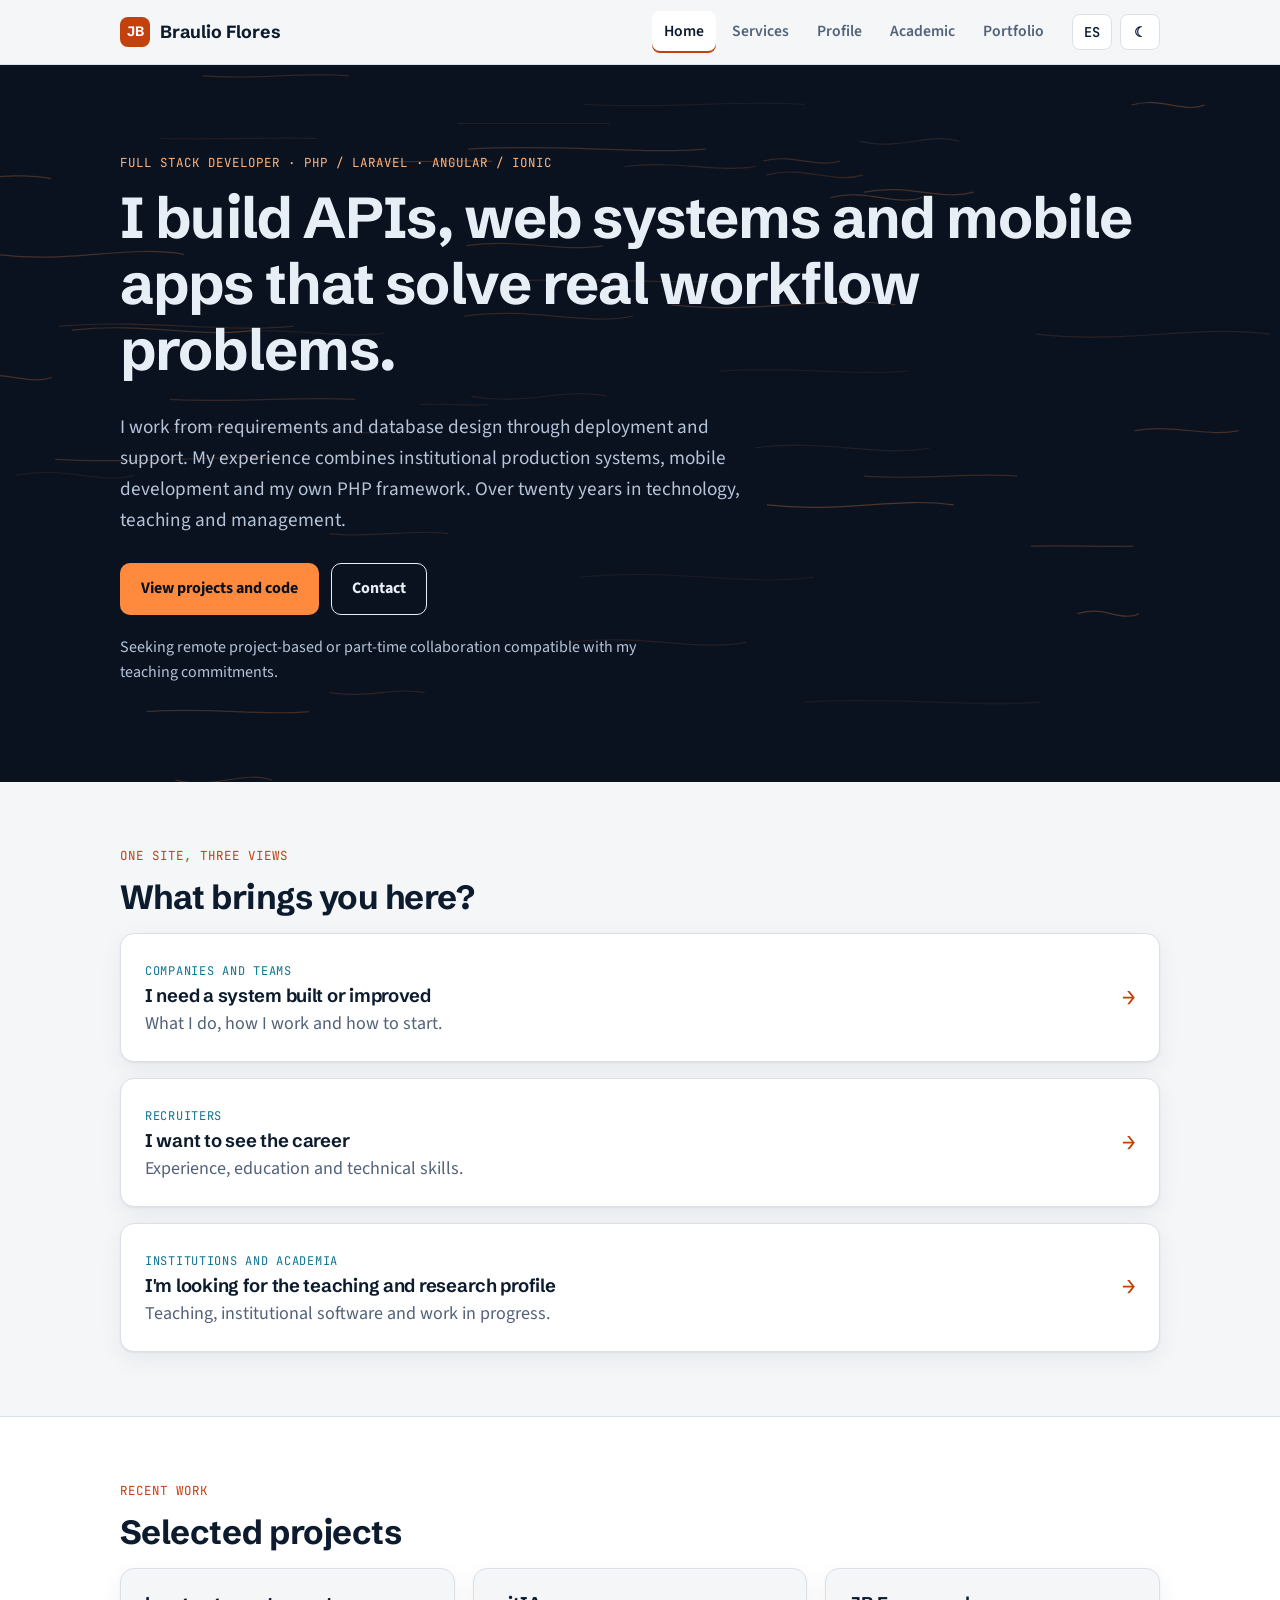
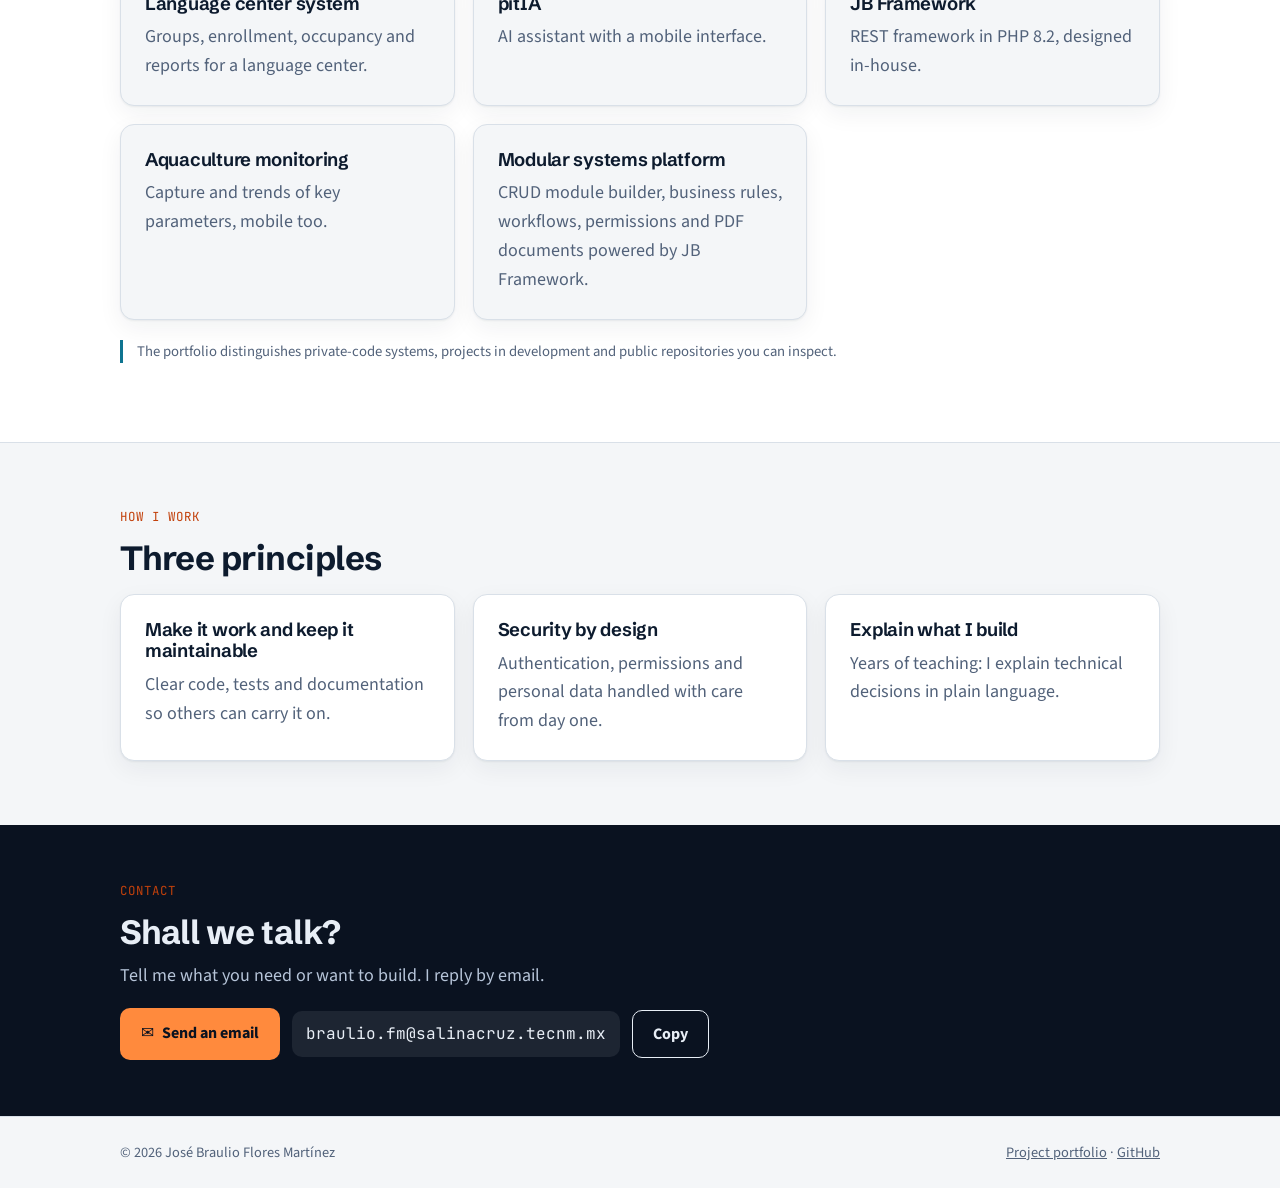
==== index.html @ 0723c91d "Destacar plataforma modular y constructor CRUD en portada" ====
<!doctype html>
<html lang="es" data-lang="es" data-t-es="José Braulio Flores Martínez — Desarrollador de software y docente" data-t-en="José Braulio Flores Martínez — Software developer and educator">
<head>
<meta charset="utf-8">
<meta name="viewport" content="width=device-width,initial-scale=1">
<title>José Braulio Flores Martínez — Desarrollador de software y docente</title>
<meta name="description" content="Desarrollo de APIs, sistemas web y apps móviles; docente en el TecNM Salina Cruz.">
<meta property="og:title" content="José Braulio Flores Martínez — Desarrollador de software y docente">
<meta property="og:description" content="Desarrollo de APIs, sistemas web y apps móviles; docente en el TecNM Salina Cruz.">
<meta property="og:type" content="website">
<meta name="theme-color" content="#0a1220">
<link rel="icon" href="favicon.svg" type="image/svg+xml">
<link rel="preconnect" href="https://fonts.googleapis.com">
<link rel="preconnect" href="https://fonts.gstatic.com" crossorigin>
<link href="https://fonts.googleapis.com/css2?family=JetBrains+Mono:wght@400;600&family=Schibsted+Grotesk:wght@500;650;700&family=Source+Sans+3:wght@400;600;700&display=swap" rel="stylesheet">
<link rel="stylesheet" href="styles.css">
<script type="application/ld+json">{"@context":"https://schema.org","@type":"Person","name":"José Braulio Flores Martínez","email":"braulio.fm@salinacruz.tecnm.mx","jobTitle":"Desarrollador de software y docente","worksFor":{"@type":"CollegeOrUniversity","name":"Instituto Tecnológico de Salina Cruz (TecNM)"},"sameAs":["https://github.com/jbflores24","https://jbflores24.github.io/portafolio/"]}</script>
</head>
<body>
<a class="skip" href="#main"><span class="es">Saltar al contenido</span><span class="en">Skip to content</span></a>
<header class="top"><div class="wrap bar">
<a class="brand" href="index.html"><i>JB</i>Braulio Flores</a>
<nav class="main" id="nav" aria-label="Principal"><a href="index.html" aria-current="page"><span class="es">Inicio</span><span class="en">Home</span></a><a href="servicios.html"><span class="es">Servicios</span><span class="en">Services</span></a><a href="perfil.html"><span class="es">Perfil</span><span class="en">Profile</span></a><a href="academico.html"><span class="es">Académico</span><span class="en">Academic</span></a><a href="portafolio/"><span class="es">Portafolio</span><span class="en">Portfolio</span></a></nav>
<div class="tools">
<button class="tbtn" id="langbtn" aria-label="Español / English">EN</button>
<button class="tbtn" id="themebtn" aria-label="Tema claro / oscuro">☾</button>
<button class="tbtn burger" id="burger" aria-label="Menú" aria-expanded="false" aria-controls="nav">☰</button>
</div></div></header>
<div id="app" data-page="home">
<main id="main">
<section class="hero"><canvas id="wind" aria-hidden="true"></canvas><div class="wrap">
<span class="eyebrow"><span class="es">Desarrollador Full Stack · PHP / Laravel · Angular / Ionic</span><span class="en">Full Stack Developer · PHP / Laravel · Angular / Ionic</span></span><h1><span class="es">Desarrollo APIs, sistemas web y aplicaciones móviles que resuelven procesos reales.</span><span class="en">I build APIs, web systems and mobile apps that solve real workflow problems.</span></h1><p class="lead"><span class="es">Trabajo desde el análisis y la base de datos hasta el despliegue y el soporte. Mi experiencia combina sistemas institucionales en producción, desarrollo móvil y un framework PHP propio. Más de veinte años en tecnología, docencia y gestión.</span><span class="en">I work from requirements and database design through deployment and support. My experience combines institutional production systems, mobile development and my own PHP framework. Over twenty years in technology, teaching and management.</span></p><div class="cta"><a class="btn pri" href="portafolio/"><span class="es">Ver proyectos y código</span><span class="en">View projects and code</span></a><a class="btn sec" href="#contacto"><span class="es">Contacto</span><span class="en">Contact</span></a></div><p class="availability"><span class="es">Busco colaboración remota por proyecto o a tiempo parcial, compatible con mi actividad docente.</span><span class="en">Seeking remote project-based or part-time collaboration compatible with my teaching commitments.</span></p></div></section>

<section id="caminos"><div class="wrap">
<span class="eyebrow"><span class="es">Un sitio, tres miradas</span><span class="en">One site, three views</span></span>
<h2><span class="es">¿Qué te trae por aquí?</span><span class="en">What brings you here?</span></h2>
<div class="paths">
<a class="path" href="servicios.html"><div><span class="tag"><span class="es">Empresas y equipos</span><span class="en">Companies and teams</span></span><h3><span class="es">Necesito desarrollar o mejorar un sistema</span><span class="en">I need a system built or improved</span></h3><p><span class="es">Qué hago, cómo trabajo y cómo empezar.</span><span class="en">What I do, how I work and how to start.</span></p></div><span class="go">→</span></a>
<a class="path" href="perfil.html"><div><span class="tag"><span class="es">Reclutadores</span><span class="en">Recruiters</span></span><h3><span class="es">Quiero conocer su trayectoria</span><span class="en">I want to see the career</span></h3><p><span class="es">Experiencia, formación y habilidades técnicas.</span><span class="en">Experience, education and technical skills.</span></p></div><span class="go">→</span></a>
<a class="path" href="academico.html"><div><span class="tag"><span class="es">Instituciones y academia</span><span class="en">Institutions and academia</span></span><h3><span class="es">Busco su perfil docente y de investigación</span><span class="en">I'm looking for the teaching and research profile</span></h3><p><span class="es">Docencia, software institucional y trabajo en preparación.</span><span class="en">Teaching, institutional software and work in progress.</span></p></div><span class="go">→</span></a>
</div></div></section>

<section class="alt"><div class="wrap">
<span class="eyebrow"><span class="es">Trabajo reciente</span><span class="en">Recent work</span></span>
<h2><span class="es">Proyectos seleccionados</span><span class="en">Selected projects</span></h2>
<div class="grid">

<a class="card" href="https://jbflores24.github.io/portafolio/#lenguas"><h3><span class="es">Sistema de lenguas</span><span class="en">Language center system</span></h3><p><span class="es">Grupos, inscripciones, ocupación y reportes para un centro de idiomas.</span><span class="en">Groups, enrollment, occupancy and reports for a language center.</span></p></a>
<a class="card" href="https://jbflores24.github.io/portafolio/#pitia"><h3>pitIA</h3><p><span class="es">Asistente con IA con interfaz móvil.</span><span class="en">AI assistant with a mobile interface.</span></p></a>
<a class="card" href="https://jbflores24.github.io/portafolio/#jb-framework"><h3>JB Framework</h3><p><span class="es">Framework REST en PHP 8.2, de diseño propio.</span><span class="en">REST framework in PHP 8.2, designed in-house.</span></p></a>
<a class="card" href="https://jbflores24.github.io/portafolio/#acuicola"><h3><span class="es">Monitoreo acuícola</span><span class="en">Aquaculture monitoring</span></h3><p><span class="es">Captura y tendencias de parámetros, también en el celular.</span><span class="en">Capture and trends of key parameters, mobile too.</span></p></a>
<a class="card" href="portafolio/#plantilla"><h3><span class="es">Plataforma modular de sistemas</span><span class="en">Modular systems platform</span></h3><p><span class="es">Constructor de módulos CRUD, reglas de negocio, flujos de estados, permisos y documentos PDF sobre JB Framework.</span><span class="en">CRUD module builder, business rules, workflows, permissions and PDF documents powered by JB Framework.</span></p></a>
</div>
<p class="note"><span class="es">El portafolio distingue sistemas con código privado, proyectos en desarrollo y repositorios públicos que puedes revisar.</span><span class="en">The portfolio distinguishes private-code systems, projects in development and public repositories you can inspect.</span></p>
</div></section>

<section><div class="wrap">
<span class="eyebrow"><span class="es">Cómo trabajo</span><span class="en">How I work</span></span>
<h2><span class="es">Tres principios</span><span class="en">Three principles</span></h2>
<div class="grid">
<div class="card"><h3><span class="es">Que funcione y se pueda mantener</span><span class="en">Make it work and keep it maintainable</span></h3><p><span class="es">Código claro, pruebas y documentación para que otros puedan continuarlo.</span><span class="en">Clear code, tests and documentation so others can carry it on.</span></p></div>
<div class="card"><h3><span class="es">Seguridad desde el diseño</span><span class="en">Security by design</span></h3><p><span class="es">Autenticación, permisos y datos personales tratados con cuidado desde el inicio.</span><span class="en">Authentication, permissions and personal data handled with care from day one.</span></p></div>
<div class="card"><h3><span class="es">Explicar lo que construyo</span><span class="en">Explain what I build</span></h3><p><span class="es">Años de docencia: comunico decisiones técnicas en lenguaje que todos entienden.</span><span class="en">Years of teaching: I explain technical decisions in plain language.</span></p></div>
</div></div></section>
</main>
<section class="contact" id="contacto"><div class="wrap">
<span class="eyebrow"><span class="es">Contacto</span><span class="en">Contact</span></span>
<h2><span class="es">¿Hablamos?</span><span class="en">Shall we talk?</span></h2>
<p><span class="es">Cuéntame qué necesitas o qué quieres construir. Respondo por correo.</span><span class="en">Tell me what you need or want to build. I reply by email.</span></p>
<div class="mailrow">
<a class="btn pri" href="mailto:braulio.fm@salinacruz.tecnm.mx">✉ <span class="es">Escribir un correo</span><span class="en">Send an email</span></a>
<code>braulio.fm@salinacruz.tecnm.mx</code>
<button class="btn sec" id="copymail" data-mail="braulio.fm@salinacruz.tecnm.mx"><span class="es">Copiar</span><span class="en">Copy</span></button>
</div></div></section>
</div>
<footer class="foot"><div class="wrap">
<span>© 2026 José Braulio Flores Martínez</span>
<span><a href="https://jbflores24.github.io/portafolio/" rel="noopener"><span class="es">Portafolio de proyectos</span><span class="en">Project portfolio</span></a> · <a href="https://github.com/jbflores24" rel="noopener">GitHub</a></span>
</div></footer>
<script src="main.js"></script>
</body></html>
---- styles.css ----
:root{
  --bg:#f4f6f8;--surface:#fff;--ink:#0d1b2e;--muted:#52627a;--line:#d9e0e8;
  --accent:#c2410c;--on-accent:#fff;--ochre:#0e7490;--navy:#0a1220;--navy-2:#13213a;
  --shadow:0 1px 2px rgba(13,27,46,.06),0 8px 24px rgba(13,27,46,.06);
  --r:14px;--maxw:1080px;
  --display:'Schibsted Grotesk',system-ui,sans-serif;--body:'Source Sans 3',system-ui,sans-serif;--mono:'JetBrains Mono',ui-monospace,monospace;
}
@media (prefers-color-scheme:dark){:root:not([data-theme="light"]){
  --bg:#0a1220;--surface:#111c30;--ink:#e8eef6;--muted:#9fb0c6;--line:#22324d;
  --accent:#ff8a3d;--on-accent:#0a1220;--ochre:#5cc4d9;--navy:#060c17;--navy-2:#0f1b30;
  --shadow:0 1px 2px rgba(0,0,0,.3),0 8px 24px rgba(0,0,0,.25);}}
:root[data-theme="dark"]{
  --bg:#0a1220;--surface:#111c30;--ink:#e8eef6;--muted:#9fb0c6;--line:#22324d;
  --accent:#ff8a3d;--on-accent:#0a1220;--ochre:#5cc4d9;--navy:#060c17;--navy-2:#0f1b30;
  --shadow:0 1px 2px rgba(0,0,0,.3),0 8px 24px rgba(0,0,0,.25);}
*{box-sizing:border-box}
html{scroll-behavior:smooth}
body{margin:0;background:var(--bg);color:var(--ink);font-family:var(--body);font-size:18px;line-height:1.6;-webkit-font-smoothing:antialiased}
html[data-lang="es"] .en,html[data-lang="en"] .es{display:none!important}
a{color:var(--accent)}
img,svg{max-width:100%}
h1,h2,h3{font-family:var(--display);line-height:1.15;margin:0 0 .5em;letter-spacing:-.015em}
h1{font-size:clamp(2rem,5.5vw,3.6rem);font-weight:700}
h2{font-size:clamp(1.5rem,3.2vw,2.1rem);font-weight:700}
h3{font-size:1.15rem;font-weight:650}
p{margin:0 0 1em}
.wrap{max-width:var(--maxw);margin:0 auto;padding:0 20px}
section{padding:64px 0}
.eyebrow{font-family:var(--mono);font-size:.78rem;letter-spacing:.08em;text-transform:uppercase;color:var(--accent);margin-bottom:12px;display:block}
.lead{font-size:1.2rem;color:var(--muted);max-width:62ch}
.skip{position:absolute;left:-999px;top:8px;background:var(--accent);color:var(--on-accent);padding:8px 14px;border-radius:8px;z-index:100}
.skip:focus{left:8px}
:focus-visible{outline:3px solid var(--accent);outline-offset:3px;border-radius:4px}

/* header */
header.top{position:sticky;top:0;z-index:50;background:color-mix(in srgb,var(--bg) 88%,transparent);backdrop-filter:blur(12px);border-bottom:1px solid var(--line)}
.bar{display:flex;align-items:center;gap:16px;height:64px}
.brand{font-family:var(--display);font-weight:700;font-size:1.1rem;color:var(--ink);text-decoration:none;display:flex;align-items:center;gap:10px;margin-right:auto}
.brand i{width:30px;height:30px;border-radius:8px;background:var(--accent);color:var(--on-accent);display:grid;place-items:center;font-style:normal;font-size:.85rem}
nav.main{display:flex;gap:4px}
nav.main a{color:var(--muted);text-decoration:none;padding:8px 12px;border-radius:8px;font-size:.98rem;font-weight:600}
nav.main a:hover{color:var(--ink)}
nav.main a[aria-current="page"]{color:var(--ink);background:var(--surface);box-shadow:inset 0 -2px 0 var(--accent)}
.tools{display:flex;gap:8px}
.tbtn{font:600 .85rem var(--mono);border:1px solid var(--line);background:var(--surface);color:var(--ink);border-radius:8px;height:36px;min-width:40px;padding:0 10px;cursor:pointer}
.tbtn:hover{border-color:var(--accent)}
.burger{display:none}
@media(max-width:820px){
  .burger{display:inline-block}
  nav.main{position:absolute;left:0;right:0;top:64px;flex-direction:column;background:var(--bg);border-bottom:1px solid var(--line);padding:8px 20px 16px;display:none}
  nav.main.open{display:flex}
  nav.main a{padding:12px}
}

/* hero */
.hero{position:relative;background:var(--navy);color:#e8eef6;overflow:hidden;padding:88px 0 80px}
.hero canvas{position:absolute;inset:0;width:100%;height:100%;opacity:.9}
.hero .wrap{position:relative}
.hero .eyebrow{color:#ffb27a}
.hero p.lead{color:#b6c4d8}
.hero.small{padding:64px 0 56px}
.hero.small h1{font-size:clamp(1.8rem,4.5vw,2.8rem)}
.cta{display:flex;flex-wrap:wrap;gap:12px;margin-top:28px}
.btn{display:inline-flex;align-items:center;gap:8px;padding:12px 20px;border-radius:10px;font-weight:700;text-decoration:none;border:1.5px solid transparent;font-family:var(--body);font-size:1rem;cursor:pointer}
.btn.pri{background:var(--accent);color:var(--on-accent)}
.hero .btn.pri{background:#ff8a3d;color:#0a1220}
.btn.sec{border-color:currentColor;background:transparent;color:inherit}
.btn:hover{transform:translateY(-1px)}

/* paths */
.paths{display:grid;gap:16px}
.path{display:grid;grid-template-columns:minmax(0,1fr) auto;gap:16px;align-items:center;background:var(--surface);border:1px solid var(--line);border-radius:var(--r);padding:22px 24px;text-decoration:none;color:var(--ink);box-shadow:var(--shadow)}
.path:hover{border-color:var(--accent)}
.path h3{margin:0 0 4px}
.path p{margin:0;color:var(--muted)}
.path .go{font-family:var(--mono);font-size:1.4rem;color:var(--accent)}
.path .tag{font-family:var(--mono);font-size:.75rem;color:var(--ochre);text-transform:uppercase;letter-spacing:.06em}

/* cards */
.grid{display:grid;gap:18px;grid-template-columns:repeat(auto-fit,minmax(min(100%,280px),1fr))}
.card{background:var(--surface);border:1px solid var(--line);border-radius:var(--r);padding:24px;box-shadow:var(--shadow)}
.card p{color:var(--muted);margin:0}
.card .n{font-family:var(--mono);color:var(--accent);font-size:.85rem}
a.card{text-decoration:none;color:var(--ink);display:block}
a.card:hover{border-color:var(--accent)}
.chips{display:flex;flex-wrap:wrap;gap:8px}
.chip{font-family:var(--mono);font-size:.82rem;padding:5px 11px;border:1px solid var(--line);border-radius:999px;background:var(--surface);color:var(--ink)}
.alt{background:var(--surface);border-block:1px solid var(--line)}
.alt .card{background:var(--bg)}

/* timeline */
.tl{list-style:none;margin:0;padding:0;border-left:2px solid var(--line)}
.tl li{position:relative;padding:0 0 28px 24px}
.tl li::before{content:"";position:absolute;left:-7px;top:8px;width:12px;height:12px;border-radius:50%;background:var(--accent)}
.tl .when{font-family:var(--mono);font-size:.82rem;color:var(--ochre)}
.tl h3{margin:2px 0 4px}
.tl p{color:var(--muted);margin:0}

.steps{counter-reset:s;display:grid;gap:14px;grid-template-columns:repeat(auto-fit,minmax(min(100%,230px),1fr))}
.steps .card::before{counter-increment:s;content:"0" counter(s);font-family:var(--mono);color:var(--accent);display:block;margin-bottom:8px}

.two{display:grid;gap:32px;grid-template-columns:minmax(0,1fr)}
@media(min-width:860px){.two{grid-template-columns:minmax(0,1fr) minmax(0,1fr)}}
ul.clean{margin:0;padding-left:1.1em;color:var(--muted)}
ul.clean li{margin-bottom:.5em}
ul.clean strong{color:var(--ink)}

/* contact band */
.contact{background:var(--navy);color:#e8eef6;padding:56px 0}
.contact h2{margin-bottom:.3em}
.contact p{color:#b6c4d8}
.mailrow{display:flex;flex-wrap:wrap;gap:12px;align-items:center;margin-top:18px}
.mailrow code{font-family:var(--mono);font-size:1rem;background:rgba(255,255,255,.08);padding:10px 14px;border-radius:10px;overflow-wrap:anywhere}
.contact .btn.pri{background:#ff8a3d;color:#0a1220}
footer.foot{padding:24px 0;color:var(--muted);font-size:.9rem;border-top:1px solid var(--line)}
footer.foot .wrap{display:flex;flex-wrap:wrap;gap:12px;justify-content:space-between}
footer.foot a{color:var(--muted)}
.note{font-size:.92rem;color:var(--muted);border-left:3px solid var(--ochre);padding-left:14px;margin-top:20px}
@media(prefers-reduced-motion:reduce){*{scroll-behavior:auto!important;transition:none!important}.btn:hover{transform:none}}

.availability{color:#b6c4d8;font-size:1rem;max-width:65ch;margin-top:20px}
.card .chips{margin-top:16px}
.hero .eyebrow{overflow-wrap:anywhere}
@media(min-width:821px) and (max-width:980px){nav.main a{padding:8px;font-size:.9rem}.bar{gap:10px}}
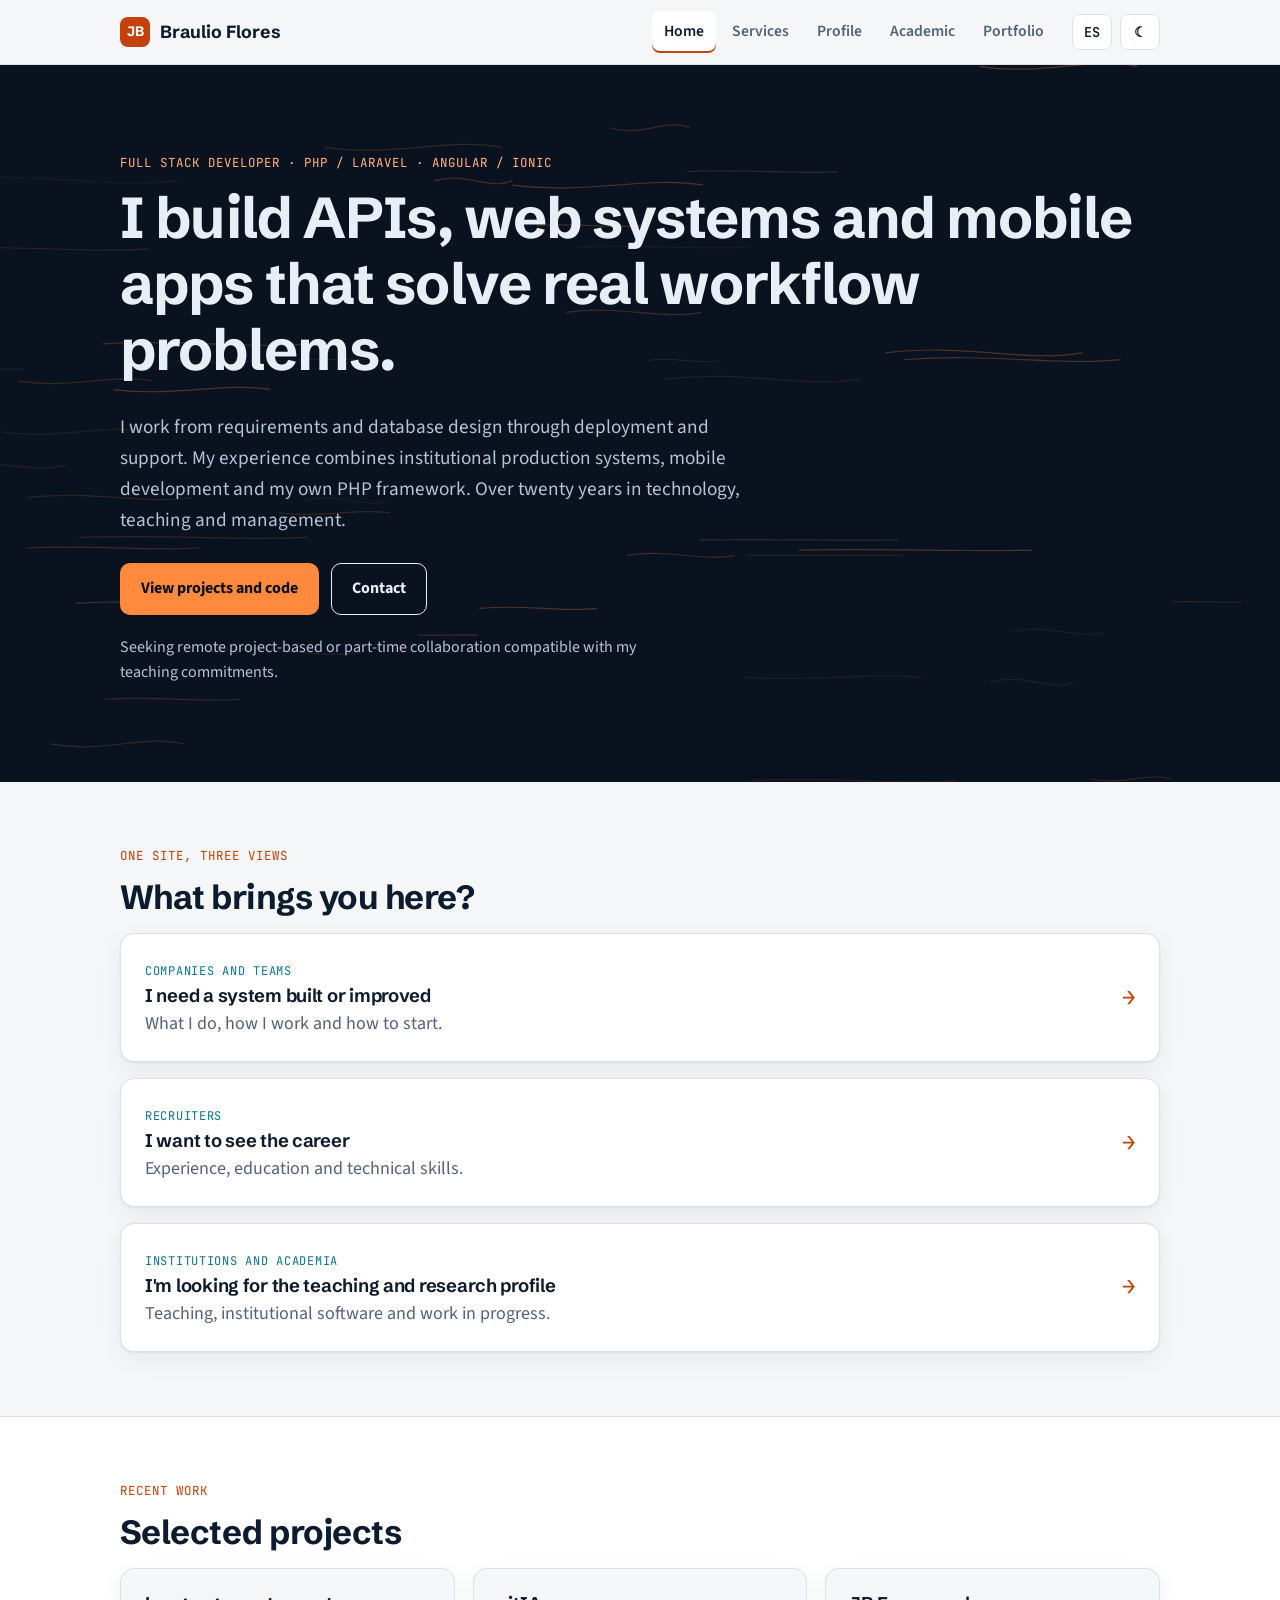
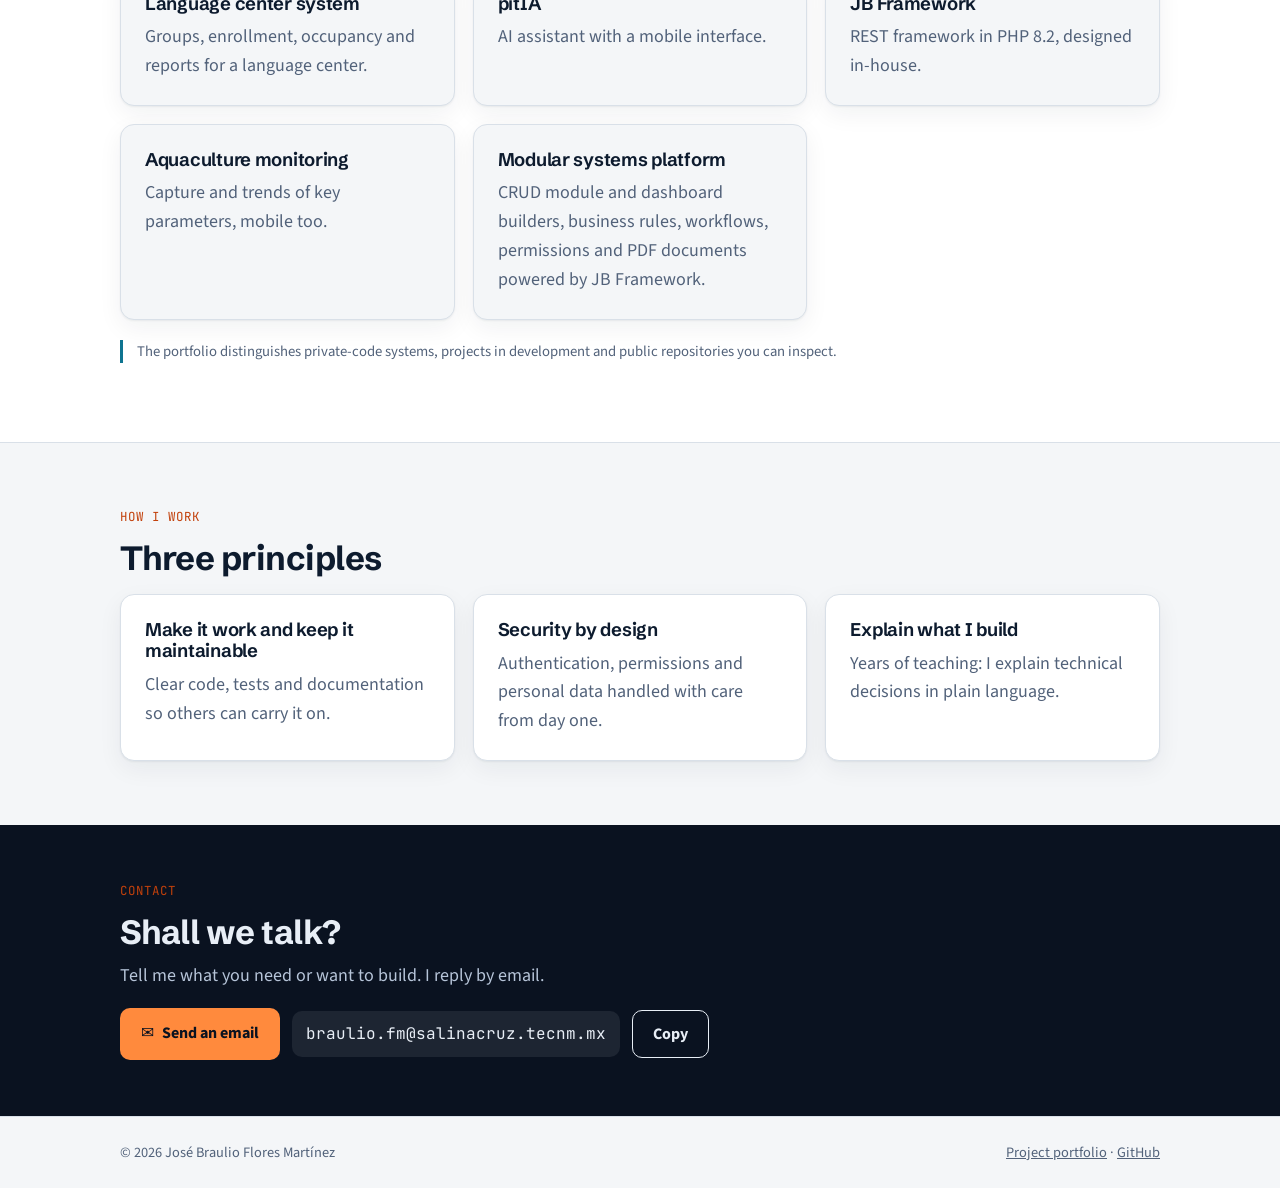
==== commit 6753646c: "Portafolio: constructor de tableros en la plataforma modular - Dos capturas nuevas (tablero de venta" ====
--- a/index.html
+++ b/index.html
@@ -49,7 +49,7 @@
 <a class="card" href="https://jbflores24.github.io/portafolio/#pitia"><h3>pitIA</h3><p><span class="es">Asistente con IA con interfaz móvil.</span><span class="en">AI assistant with a mobile interface.</span></p></a>
 <a class="card" href="https://jbflores24.github.io/portafolio/#jb-framework"><h3>JB Framework</h3><p><span class="es">Framework REST en PHP 8.2, de diseño propio.</span><span class="en">REST framework in PHP 8.2, designed in-house.</span></p></a>
 <a class="card" href="https://jbflores24.github.io/portafolio/#acuicola"><h3><span class="es">Monitoreo acuícola</span><span class="en">Aquaculture monitoring</span></h3><p><span class="es">Captura y tendencias de parámetros, también en el celular.</span><span class="en">Capture and trends of key parameters, mobile too.</span></p></a>
-<a class="card" href="portafolio/#plantilla"><h3><span class="es">Plataforma modular de sistemas</span><span class="en">Modular systems platform</span></h3><p><span class="es">Constructor de módulos CRUD, reglas de negocio, flujos de estados, permisos y documentos PDF sobre JB Framework.</span><span class="en">CRUD module builder, business rules, workflows, permissions and PDF documents powered by JB Framework.</span></p></a>
+<a class="card" href="portafolio/#plantilla"><h3><span class="es">Plataforma modular de sistemas</span><span class="en">Modular systems platform</span></h3><p><span class="es">Constructores de módulos CRUD y de tableros, reglas de negocio, flujos de estados, permisos y documentos PDF sobre JB Framework.</span><span class="en">CRUD module and dashboard builders, business rules, workflows, permissions and PDF documents powered by JB Framework.</span></p></a>
 </div>
 <p class="note"><span class="es">El portafolio distingue sistemas con código privado, proyectos en desarrollo y repositorios públicos que puedes revisar.</span><span class="en">The portfolio distinguishes private-code systems, projects in development and public repositories you can inspect.</span></p>
 </div></section>
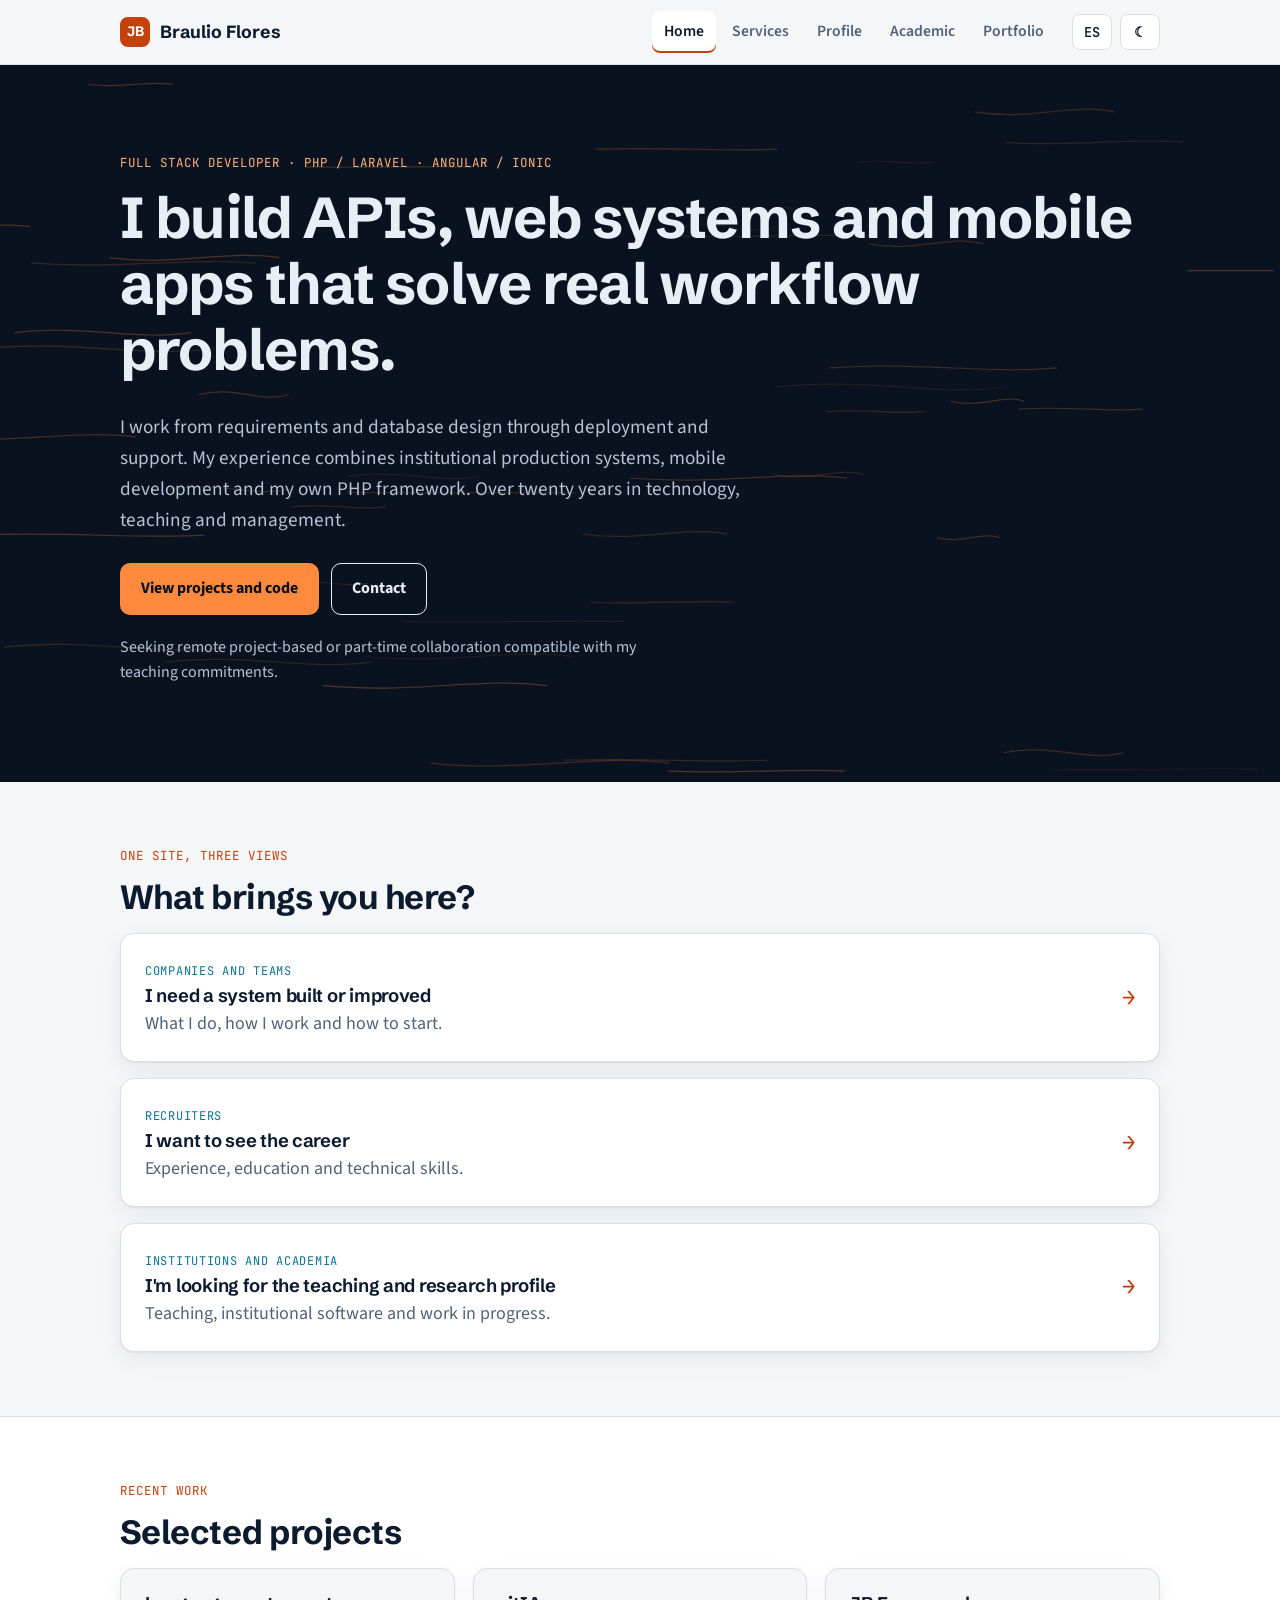
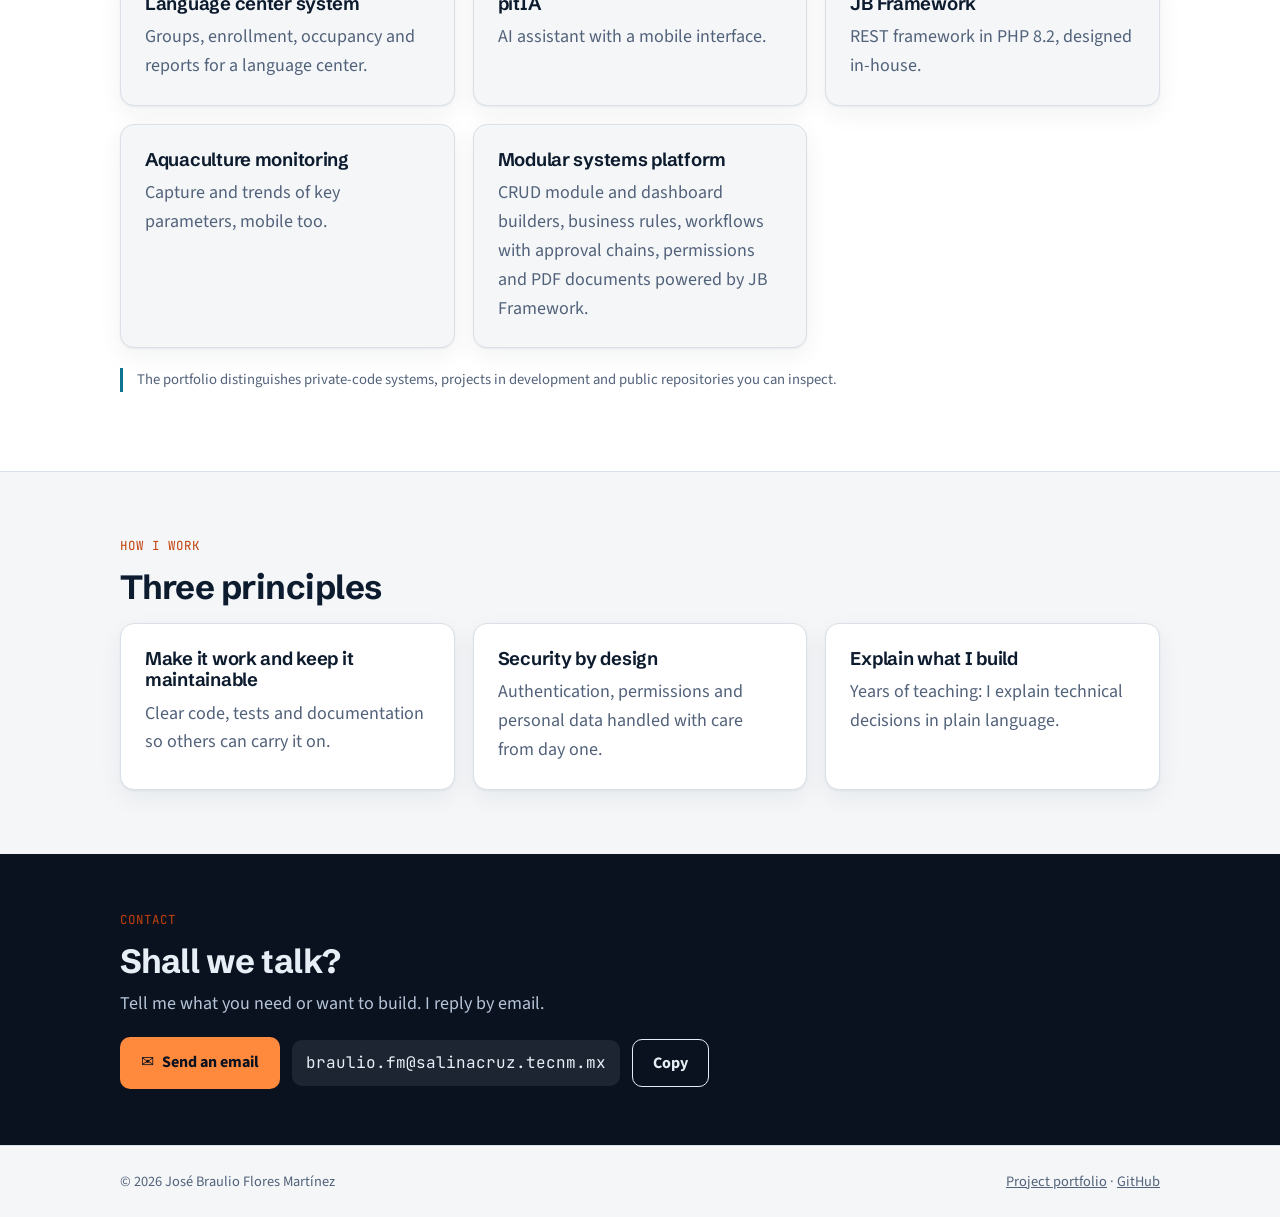
==== commit 2ce7eed5: "Portafolio: aprobaciones en cadena en la plataforma modular" ====
--- a/index.html
+++ b/index.html
@@ -49,7 +49,7 @@
 <a class="card" href="https://jbflores24.github.io/portafolio/#pitia"><h3>pitIA</h3><p><span class="es">Asistente con IA con interfaz móvil.</span><span class="en">AI assistant with a mobile interface.</span></p></a>
 <a class="card" href="https://jbflores24.github.io/portafolio/#jb-framework"><h3>JB Framework</h3><p><span class="es">Framework REST en PHP 8.2, de diseño propio.</span><span class="en">REST framework in PHP 8.2, designed in-house.</span></p></a>
 <a class="card" href="https://jbflores24.github.io/portafolio/#acuicola"><h3><span class="es">Monitoreo acuícola</span><span class="en">Aquaculture monitoring</span></h3><p><span class="es">Captura y tendencias de parámetros, también en el celular.</span><span class="en">Capture and trends of key parameters, mobile too.</span></p></a>
-<a class="card" href="portafolio/#plantilla"><h3><span class="es">Plataforma modular de sistemas</span><span class="en">Modular systems platform</span></h3><p><span class="es">Constructores de módulos CRUD y de tableros, reglas de negocio, flujos de estados, permisos y documentos PDF sobre JB Framework.</span><span class="en">CRUD module and dashboard builders, business rules, workflows, permissions and PDF documents powered by JB Framework.</span></p></a>
+<a class="card" href="portafolio/#plantilla"><h3><span class="es">Plataforma modular de sistemas</span><span class="en">Modular systems platform</span></h3><p><span class="es">Constructores de módulos CRUD y de tableros, reglas de negocio, flujos de estados con aprobaciones en cadena, permisos y documentos PDF sobre JB Framework.</span><span class="en">CRUD module and dashboard builders, business rules, workflows with approval chains, permissions and PDF documents powered by JB Framework.</span></p></a>
 </div>
 <p class="note"><span class="es">El portafolio distingue sistemas con código privado, proyectos en desarrollo y repositorios públicos que puedes revisar.</span><span class="en">The portfolio distinguishes private-code systems, projects in development and public repositories you can inspect.</span></p>
 </div></section>
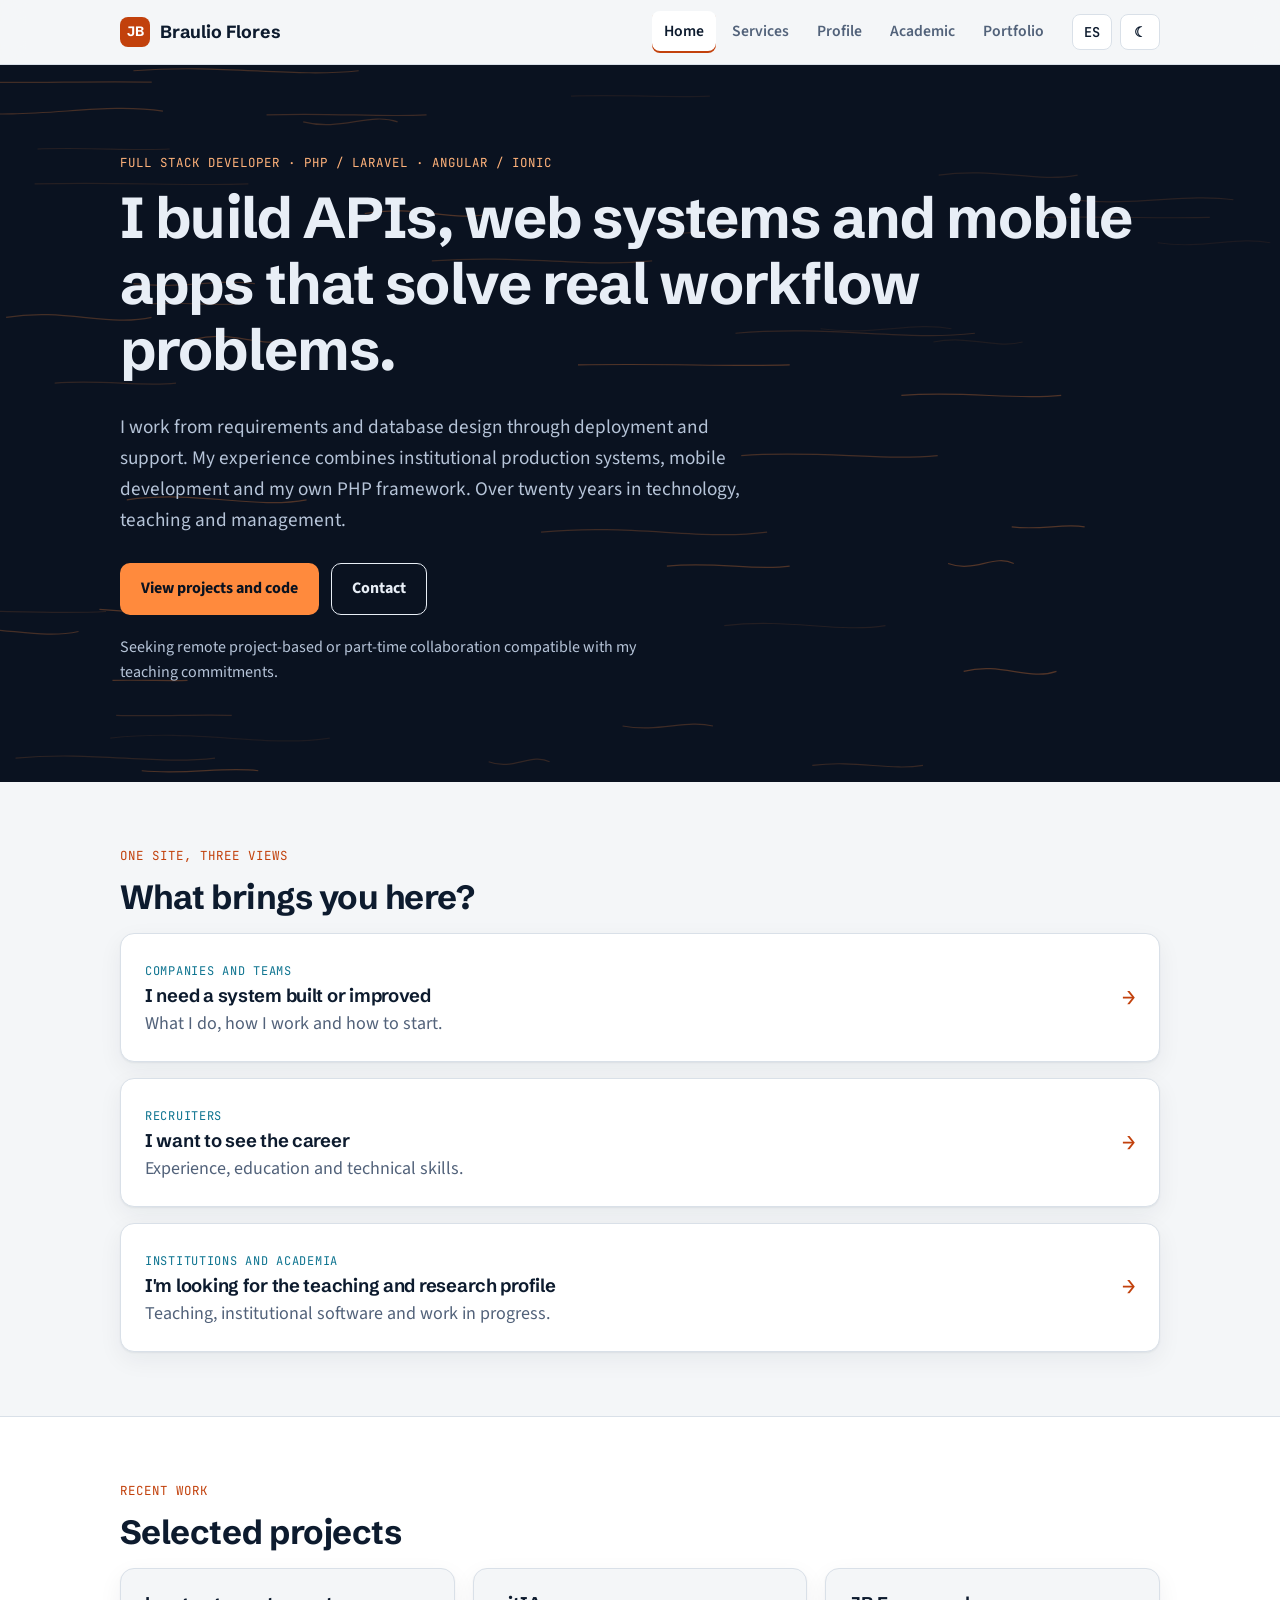
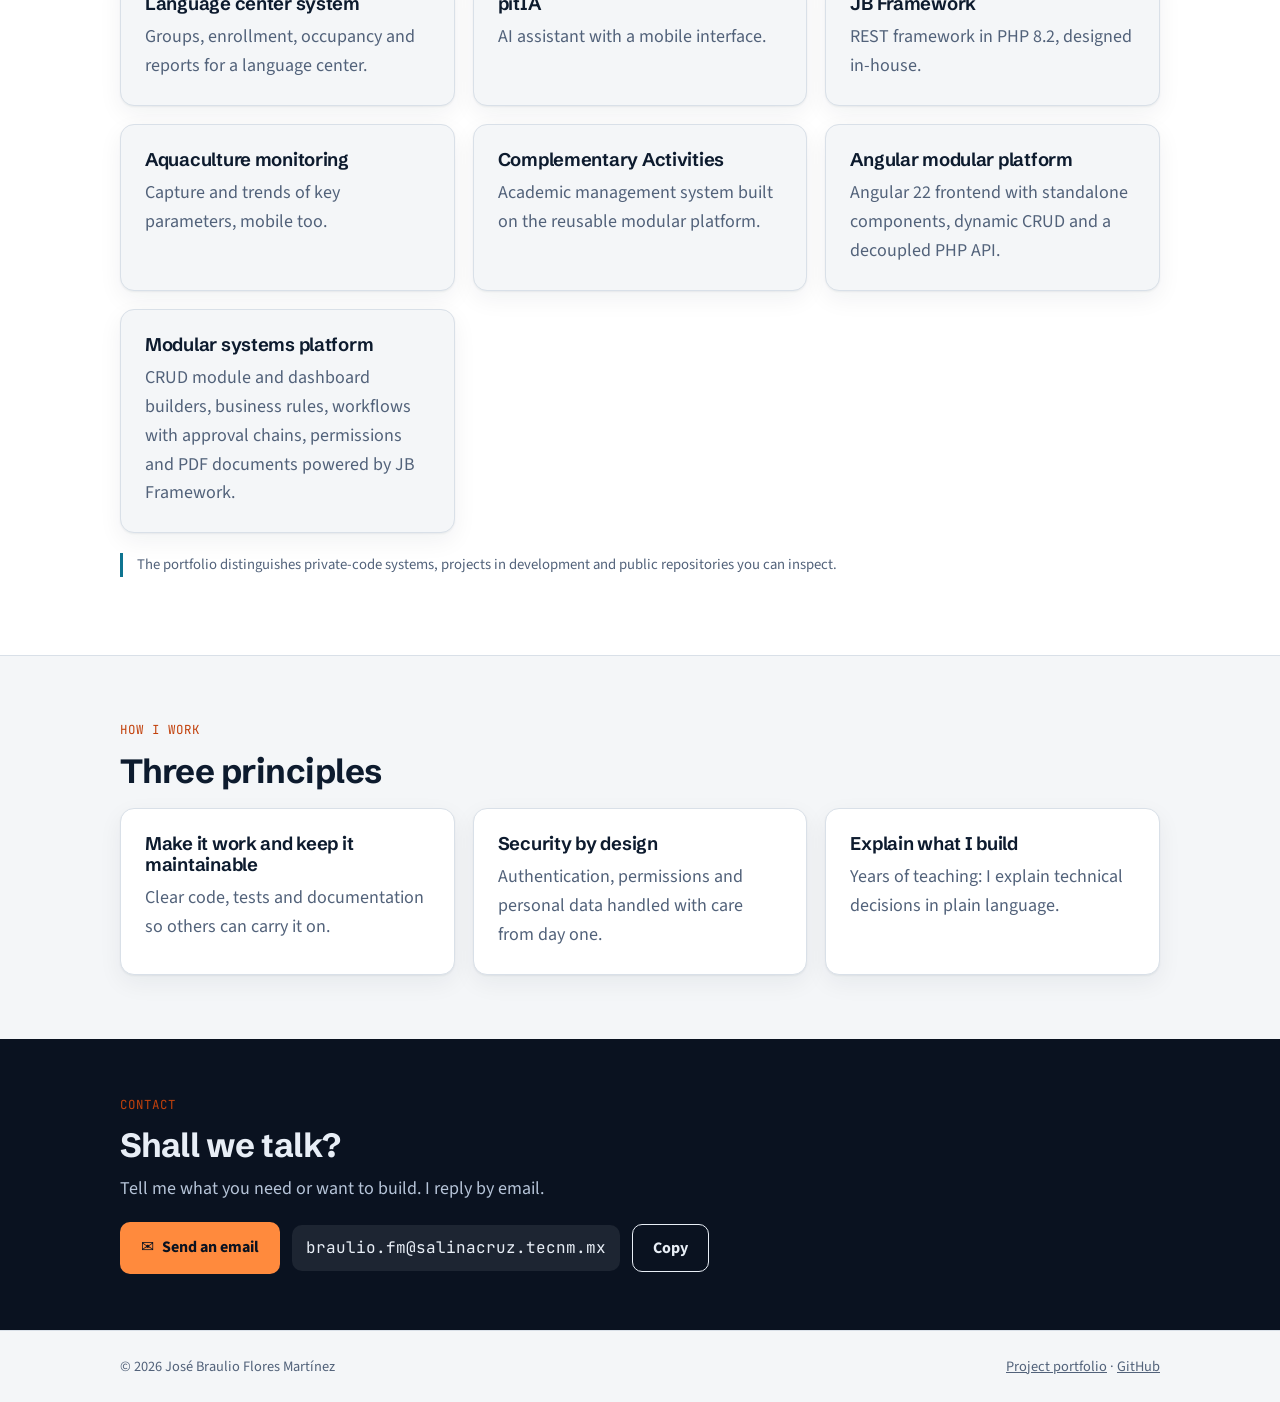
==== commit a186de60: "feat: destacar Complementarias y plataforma Angular en inicio" ====
--- a/index.html
+++ b/index.html
@@ -49,6 +49,8 @@
 <a class="card" href="https://jbflores24.github.io/portafolio/#pitia"><h3>pitIA</h3><p><span class="es">Asistente con IA con interfaz móvil.</span><span class="en">AI assistant with a mobile interface.</span></p></a>
 <a class="card" href="https://jbflores24.github.io/portafolio/#jb-framework"><h3>JB Framework</h3><p><span class="es">Framework REST en PHP 8.2, de diseño propio.</span><span class="en">REST framework in PHP 8.2, designed in-house.</span></p></a>
 <a class="card" href="https://jbflores24.github.io/portafolio/#acuicola"><h3><span class="es">Monitoreo acuícola</span><span class="en">Aquaculture monitoring</span></h3><p><span class="es">Captura y tendencias de parámetros, también en el celular.</span><span class="en">Capture and trends of key parameters, mobile too.</span></p></a>
+<a class="card" href="portafolio/#complementarias"><h3><span class="es">Actividades Complementarias</span><span class="en">Complementary Activities</span></h3><p><span class="es">Sistema de gestión académica construido sobre la plataforma modular reutilizable.</span><span class="en">Academic management system built on the reusable modular platform.</span></p></a>
+<a class="card" href="portafolio/#plantilla-angular"><h3><span class="es">Plataforma modular con Angular</span><span class="en">Angular modular platform</span></h3><p><span class="es">Frontend Angular 22 con componentes standalone, CRUD dinámico y API PHP desacoplada.</span><span class="en">Angular 22 frontend with standalone components, dynamic CRUD and a decoupled PHP API.</span></p></a>
 <a class="card" href="portafolio/#plantilla"><h3><span class="es">Plataforma modular de sistemas</span><span class="en">Modular systems platform</span></h3><p><span class="es">Constructores de módulos CRUD y de tableros, reglas de negocio, flujos de estados con aprobaciones en cadena, permisos y documentos PDF sobre JB Framework.</span><span class="en">CRUD module and dashboard builders, business rules, workflows with approval chains, permissions and PDF documents powered by JB Framework.</span></p></a>
 </div>
 <p class="note"><span class="es">El portafolio distingue sistemas con código privado, proyectos en desarrollo y repositorios públicos que puedes revisar.</span><span class="en">The portfolio distinguishes private-code systems, projects in development and public repositories you can inspect.</span></p>
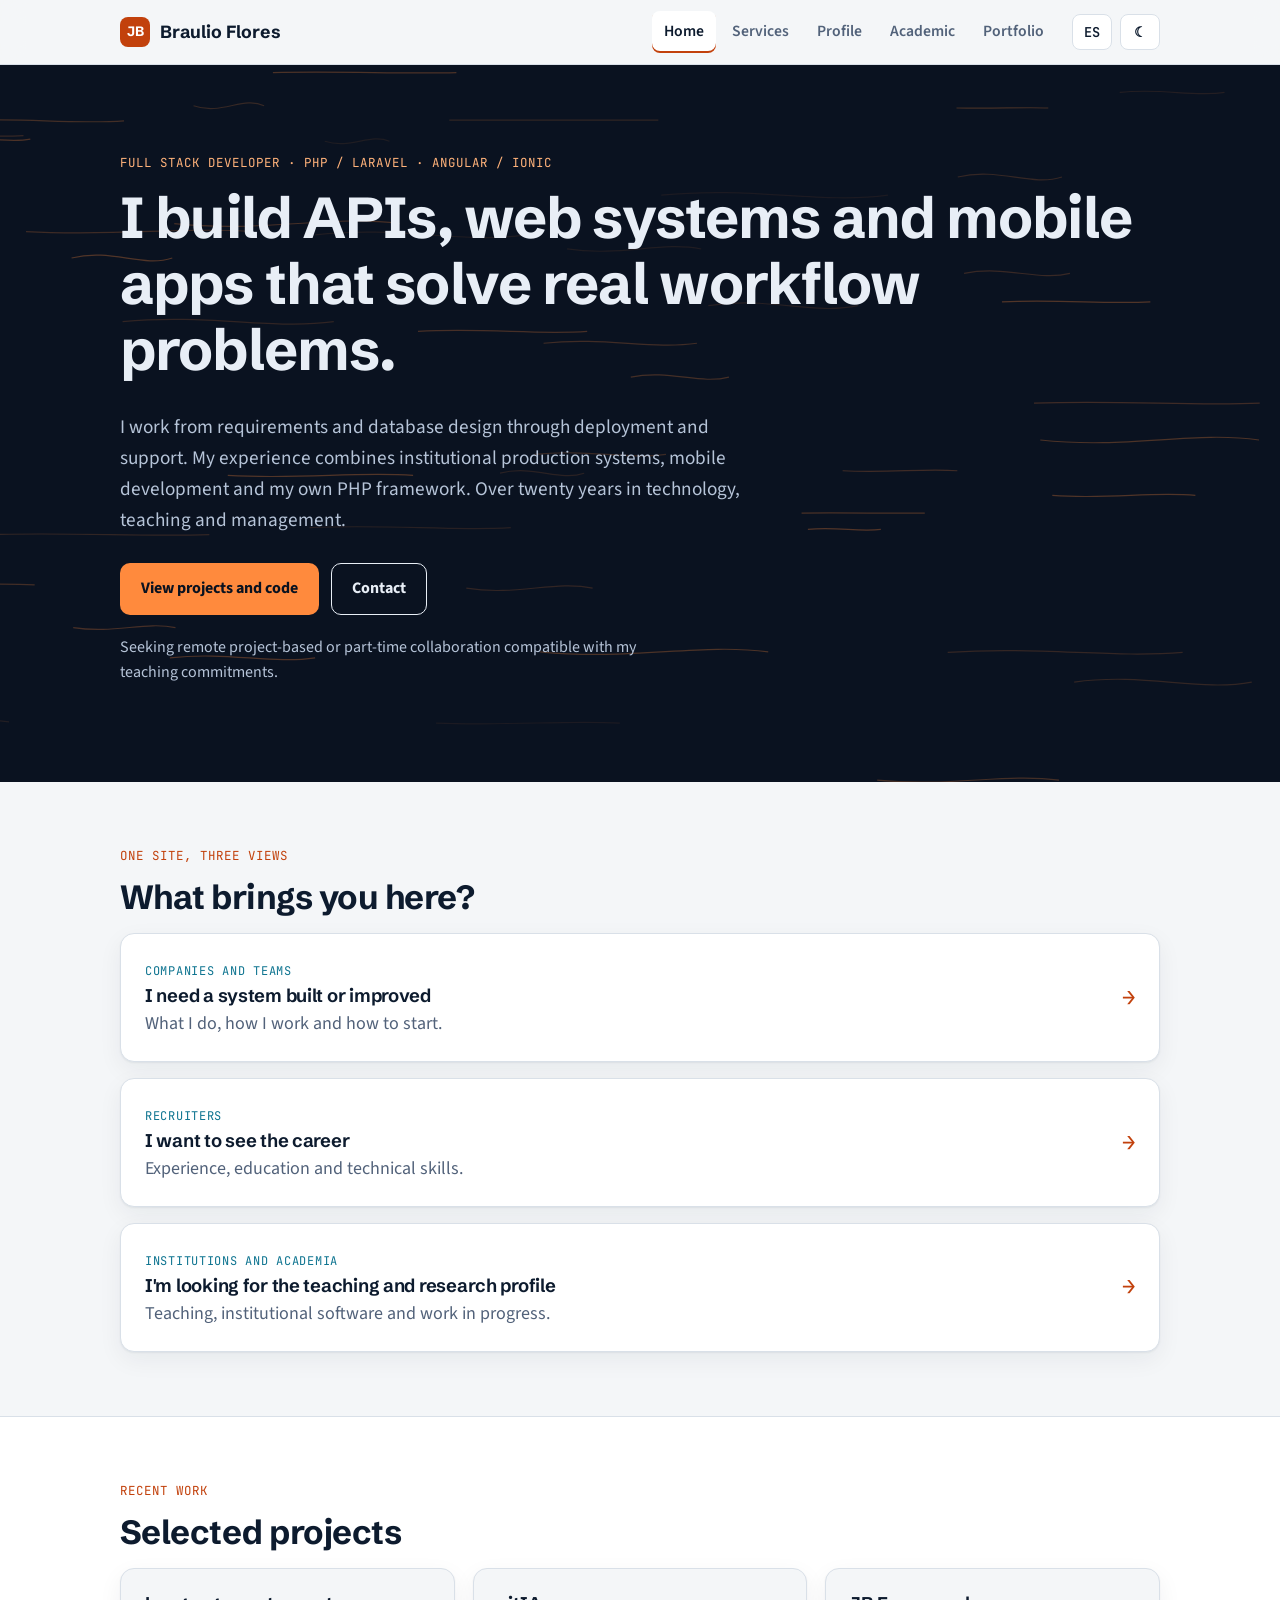
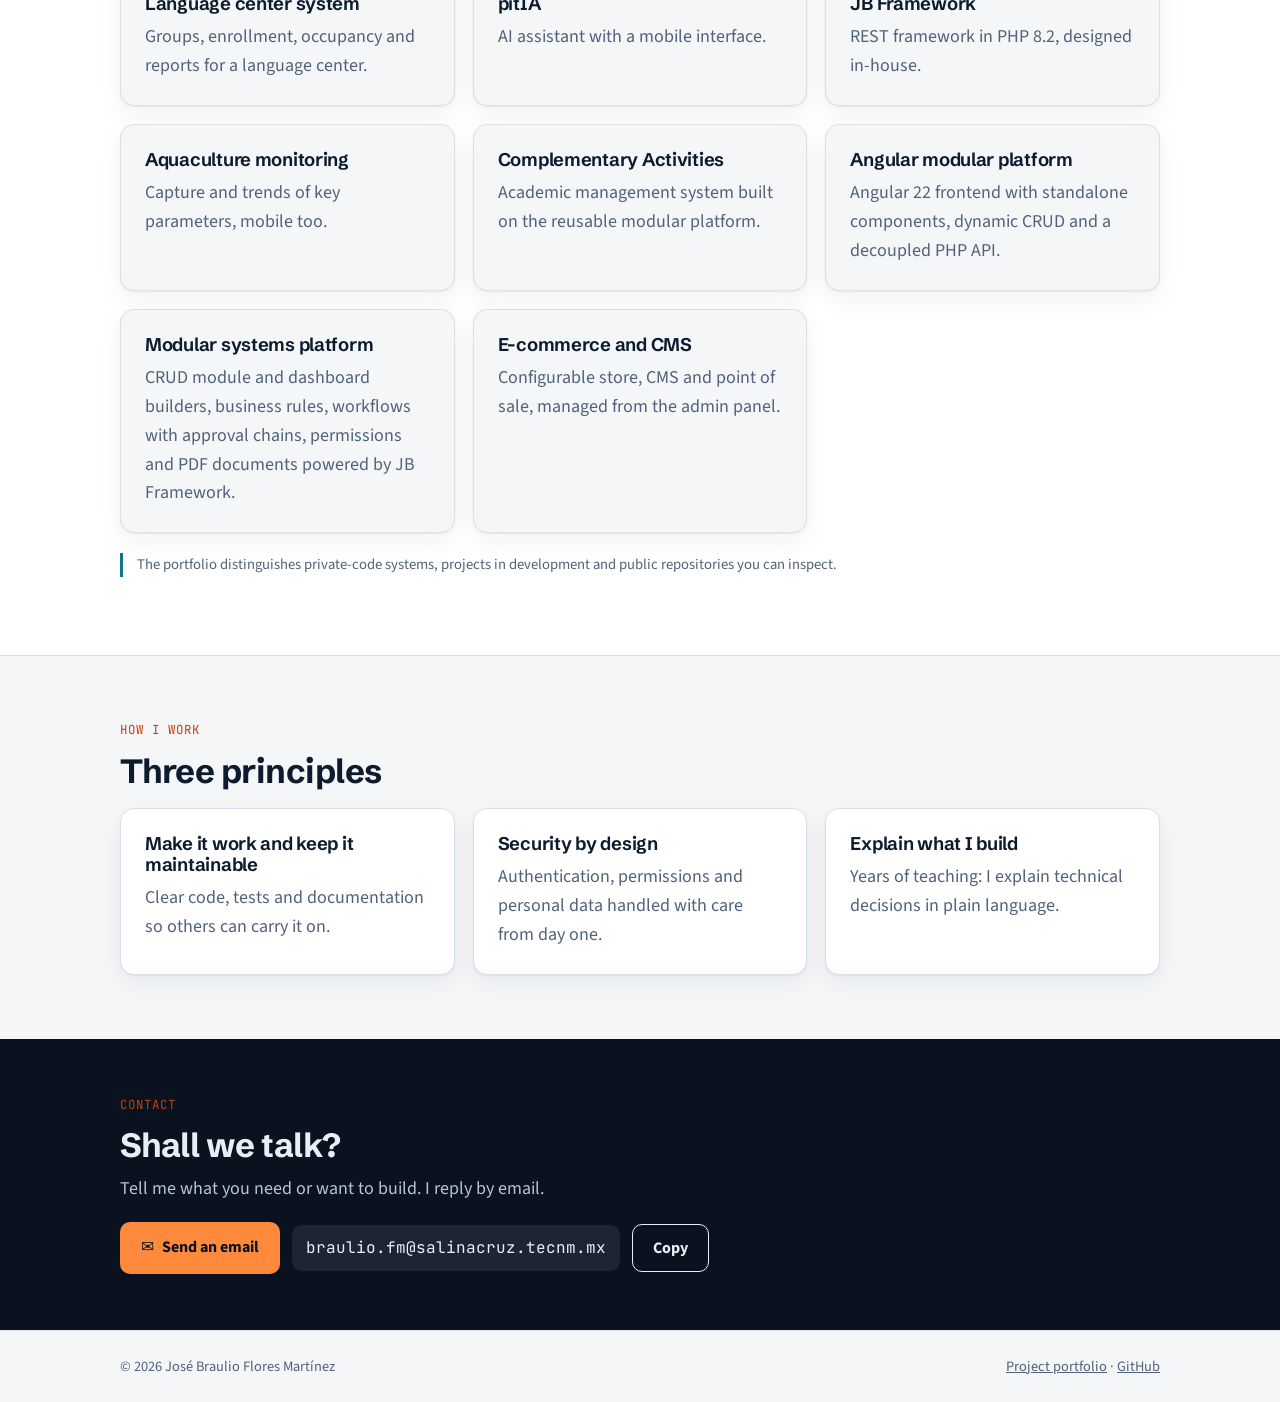
==== commit 1a8b0cec: "feat: agregar commerce-cms a los proyectos seleccionados de la portada - Agrega una tarjeta para com" ====
--- a/index.html
+++ b/index.html
@@ -52,6 +52,7 @@
 <a class="card" href="portafolio/#complementarias"><h3><span class="es">Actividades Complementarias</span><span class="en">Complementary Activities</span></h3><p><span class="es">Sistema de gestión académica construido sobre la plataforma modular reutilizable.</span><span class="en">Academic management system built on the reusable modular platform.</span></p></a>
 <a class="card" href="portafolio/#plantilla-angular"><h3><span class="es">Plataforma modular con Angular</span><span class="en">Angular modular platform</span></h3><p><span class="es">Frontend Angular 22 con componentes standalone, CRUD dinámico y API PHP desacoplada.</span><span class="en">Angular 22 frontend with standalone components, dynamic CRUD and a decoupled PHP API.</span></p></a>
 <a class="card" href="portafolio/#plantilla"><h3><span class="es">Plataforma modular de sistemas</span><span class="en">Modular systems platform</span></h3><p><span class="es">Constructores de módulos CRUD y de tableros, reglas de negocio, flujos de estados con aprobaciones en cadena, permisos y documentos PDF sobre JB Framework.</span><span class="en">CRUD module and dashboard builders, business rules, workflows with approval chains, permissions and PDF documents powered by JB Framework.</span></p></a>
+<a class="card" href="portafolio/#commerce-cms"><h3><span class="es">Comercio electrónico y CMS</span><span class="en">E-commerce and CMS</span></h3><p><span class="es">Tienda, CMS y punto de venta configurables desde el panel de administración.</span><span class="en">Configurable store, CMS and point of sale, managed from the admin panel.</span></p></a>
 </div>
 <p class="note"><span class="es">El portafolio distingue sistemas con código privado, proyectos en desarrollo y repositorios públicos que puedes revisar.</span><span class="en">The portfolio distinguishes private-code systems, projects in development and public repositories you can inspect.</span></p>
 </div></section>
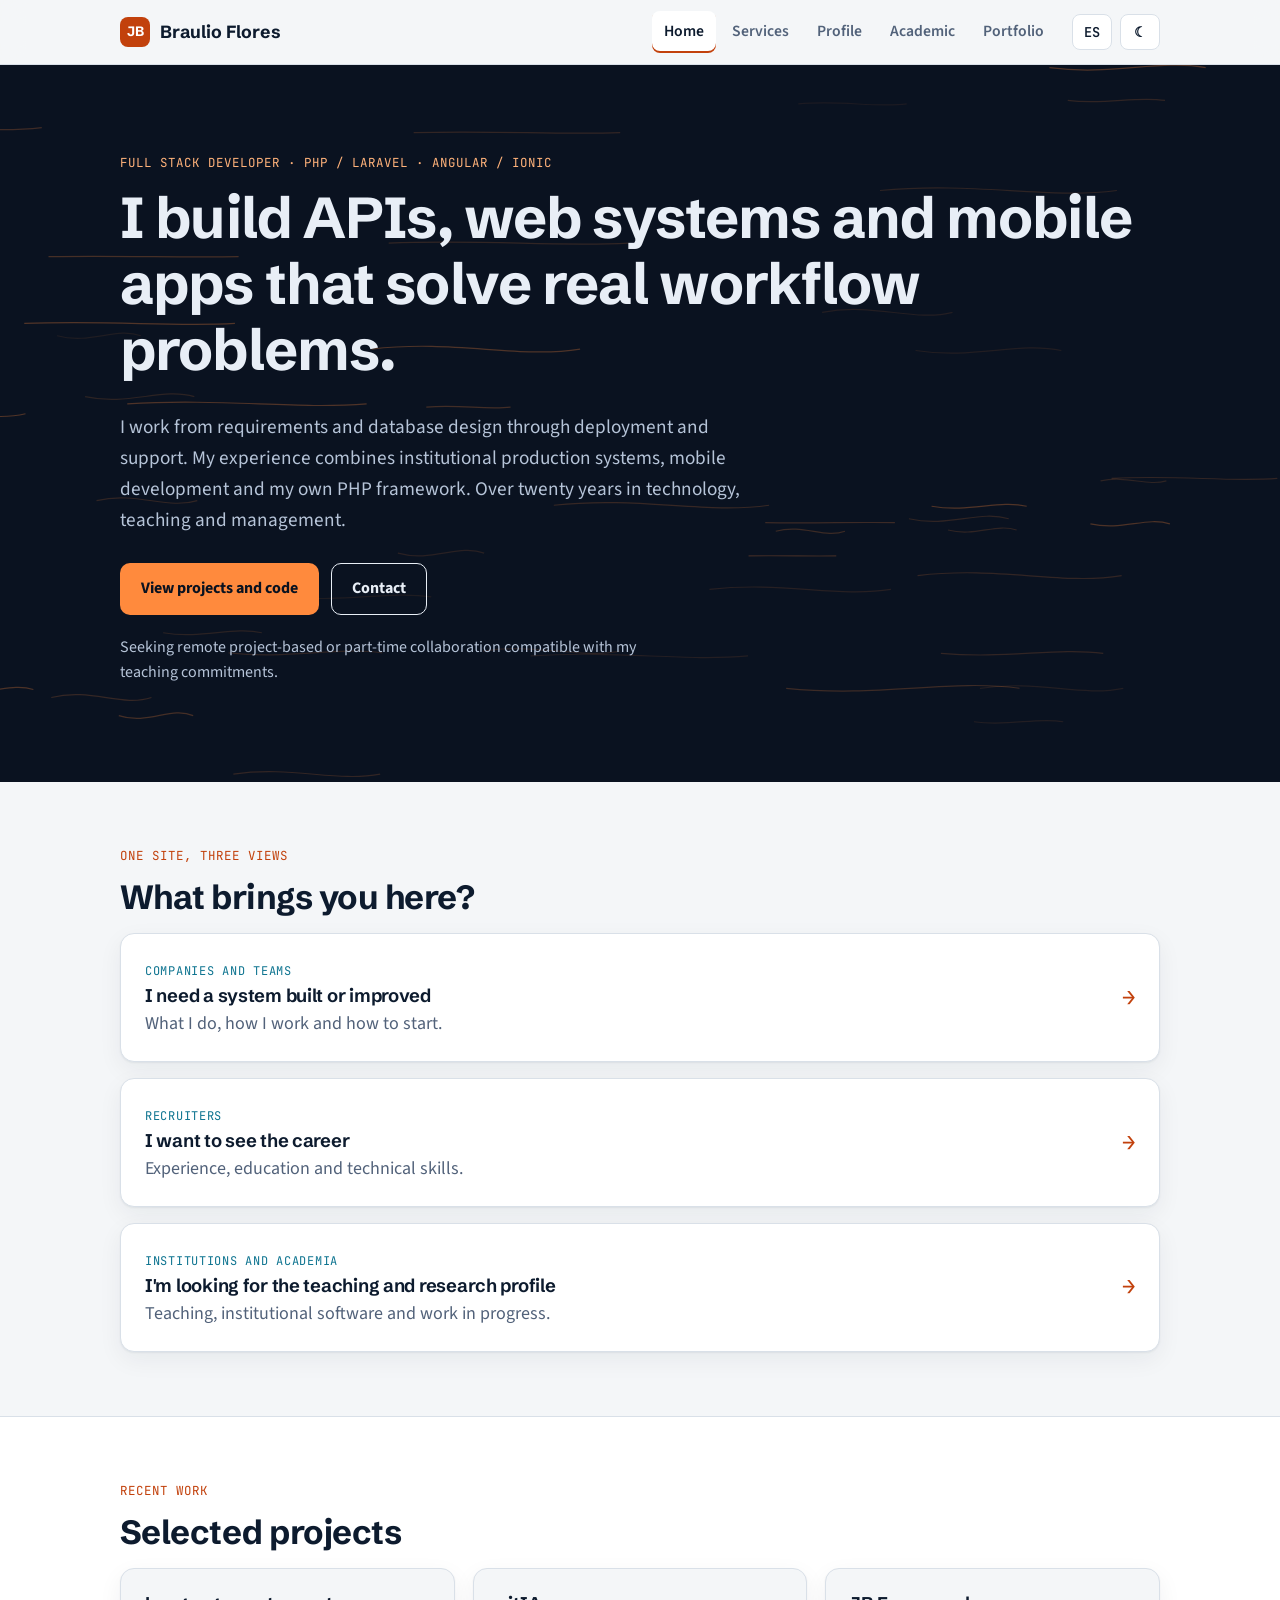
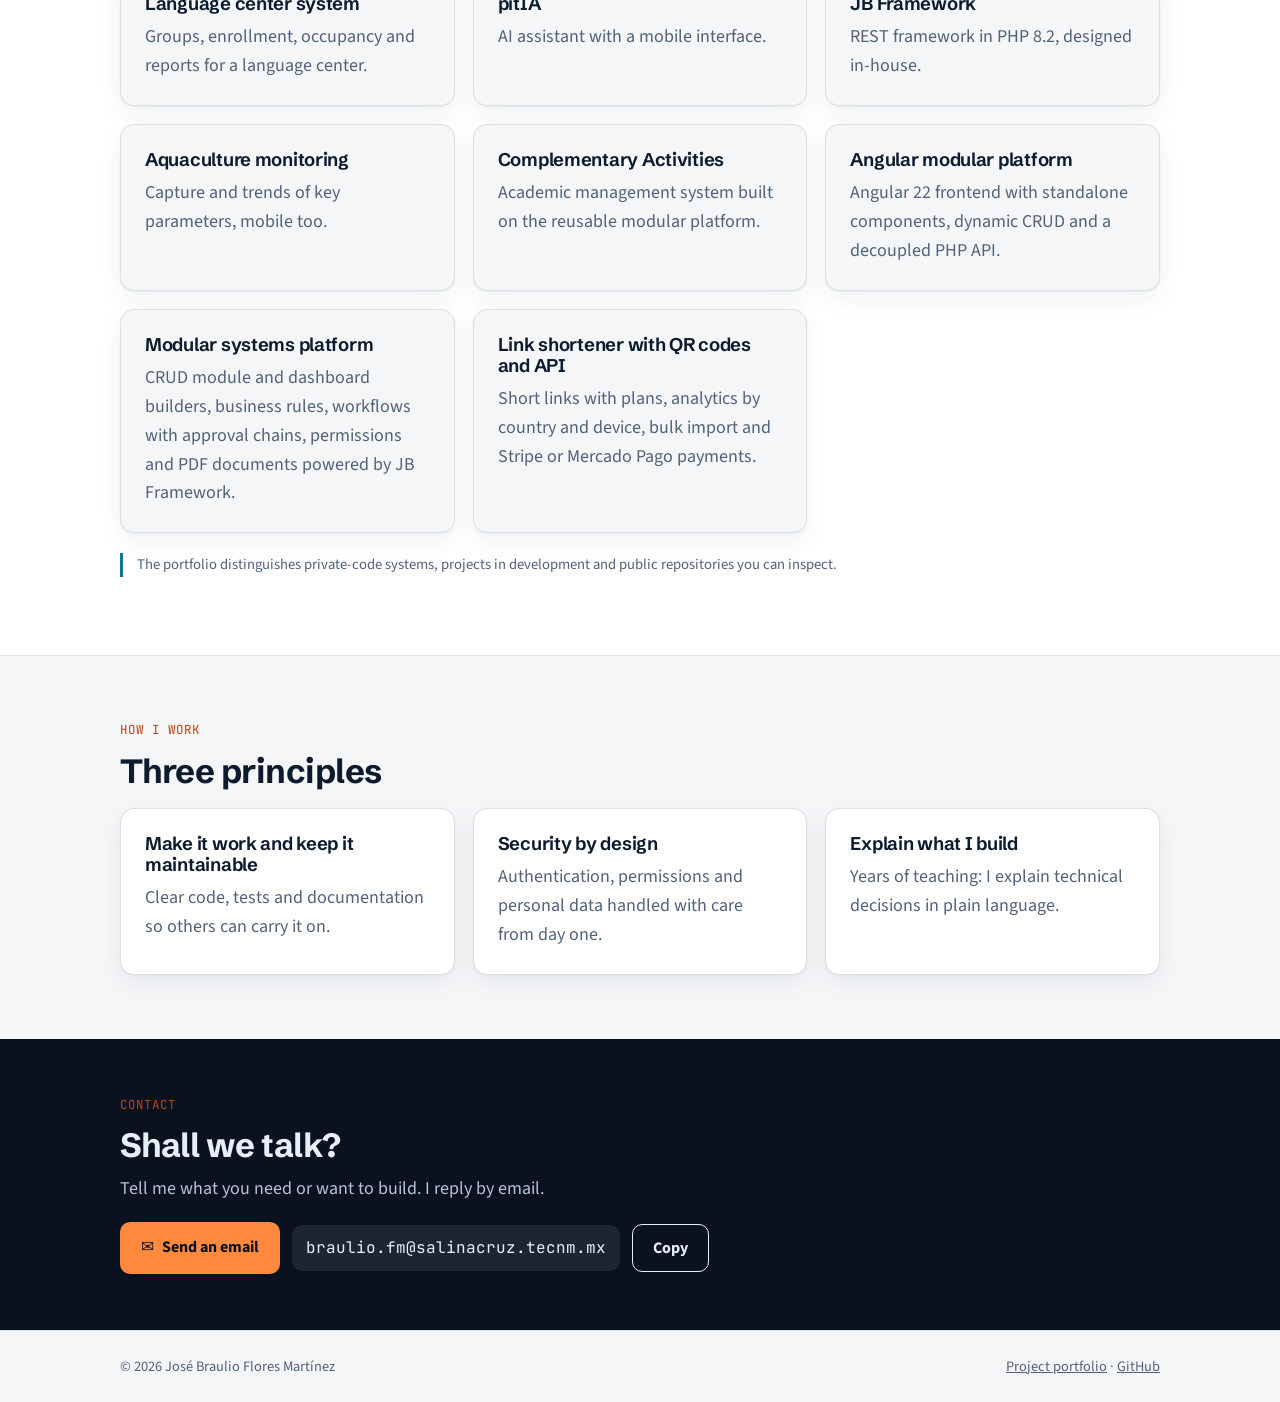
==== commit 7af3e248: "Actualiza portafolio: solo dos repos públicos, agrega acrt y nuevo stack" ====
--- a/index.html
+++ b/index.html
@@ -52,7 +52,7 @@
 <a class="card" href="portafolio/#complementarias"><h3><span class="es">Actividades Complementarias</span><span class="en">Complementary Activities</span></h3><p><span class="es">Sistema de gestión académica construido sobre la plataforma modular reutilizable.</span><span class="en">Academic management system built on the reusable modular platform.</span></p></a>
 <a class="card" href="portafolio/#plantilla-angular"><h3><span class="es">Plataforma modular con Angular</span><span class="en">Angular modular platform</span></h3><p><span class="es">Frontend Angular 22 con componentes standalone, CRUD dinámico y API PHP desacoplada.</span><span class="en">Angular 22 frontend with standalone components, dynamic CRUD and a decoupled PHP API.</span></p></a>
 <a class="card" href="portafolio/#plantilla"><h3><span class="es">Plataforma modular de sistemas</span><span class="en">Modular systems platform</span></h3><p><span class="es">Constructores de módulos CRUD y de tableros, reglas de negocio, flujos de estados con aprobaciones en cadena, permisos y documentos PDF sobre JB Framework.</span><span class="en">CRUD module and dashboard builders, business rules, workflows with approval chains, permissions and PDF documents powered by JB Framework.</span></p></a>
-<a class="card" href="portafolio/#commerce-cms"><h3><span class="es">Comercio electrónico y CMS</span><span class="en">E-commerce and CMS</span></h3><p><span class="es">Tienda, CMS y punto de venta configurables desde el panel de administración.</span><span class="en">Configurable store, CMS and point of sale, managed from the admin panel.</span></p></a>
+<a class="card" href="portafolio/#acrt"><h3><span class="es">Acortador de enlaces con QR y API</span><span class="en">Link shortener with QR codes and API</span></h3><p><span class="es">Links cortos con planes, analítica por país y dispositivo, carga masiva y pagos con Stripe o Mercado Pago.</span><span class="en">Short links with plans, analytics by country and device, bulk import and Stripe or Mercado Pago payments.</span></p></a>
 </div>
 <p class="note"><span class="es">El portafolio distingue sistemas con código privado, proyectos en desarrollo y repositorios públicos que puedes revisar.</span><span class="en">The portfolio distinguishes private-code systems, projects in development and public repositories you can inspect.</span></p>
 </div></section>
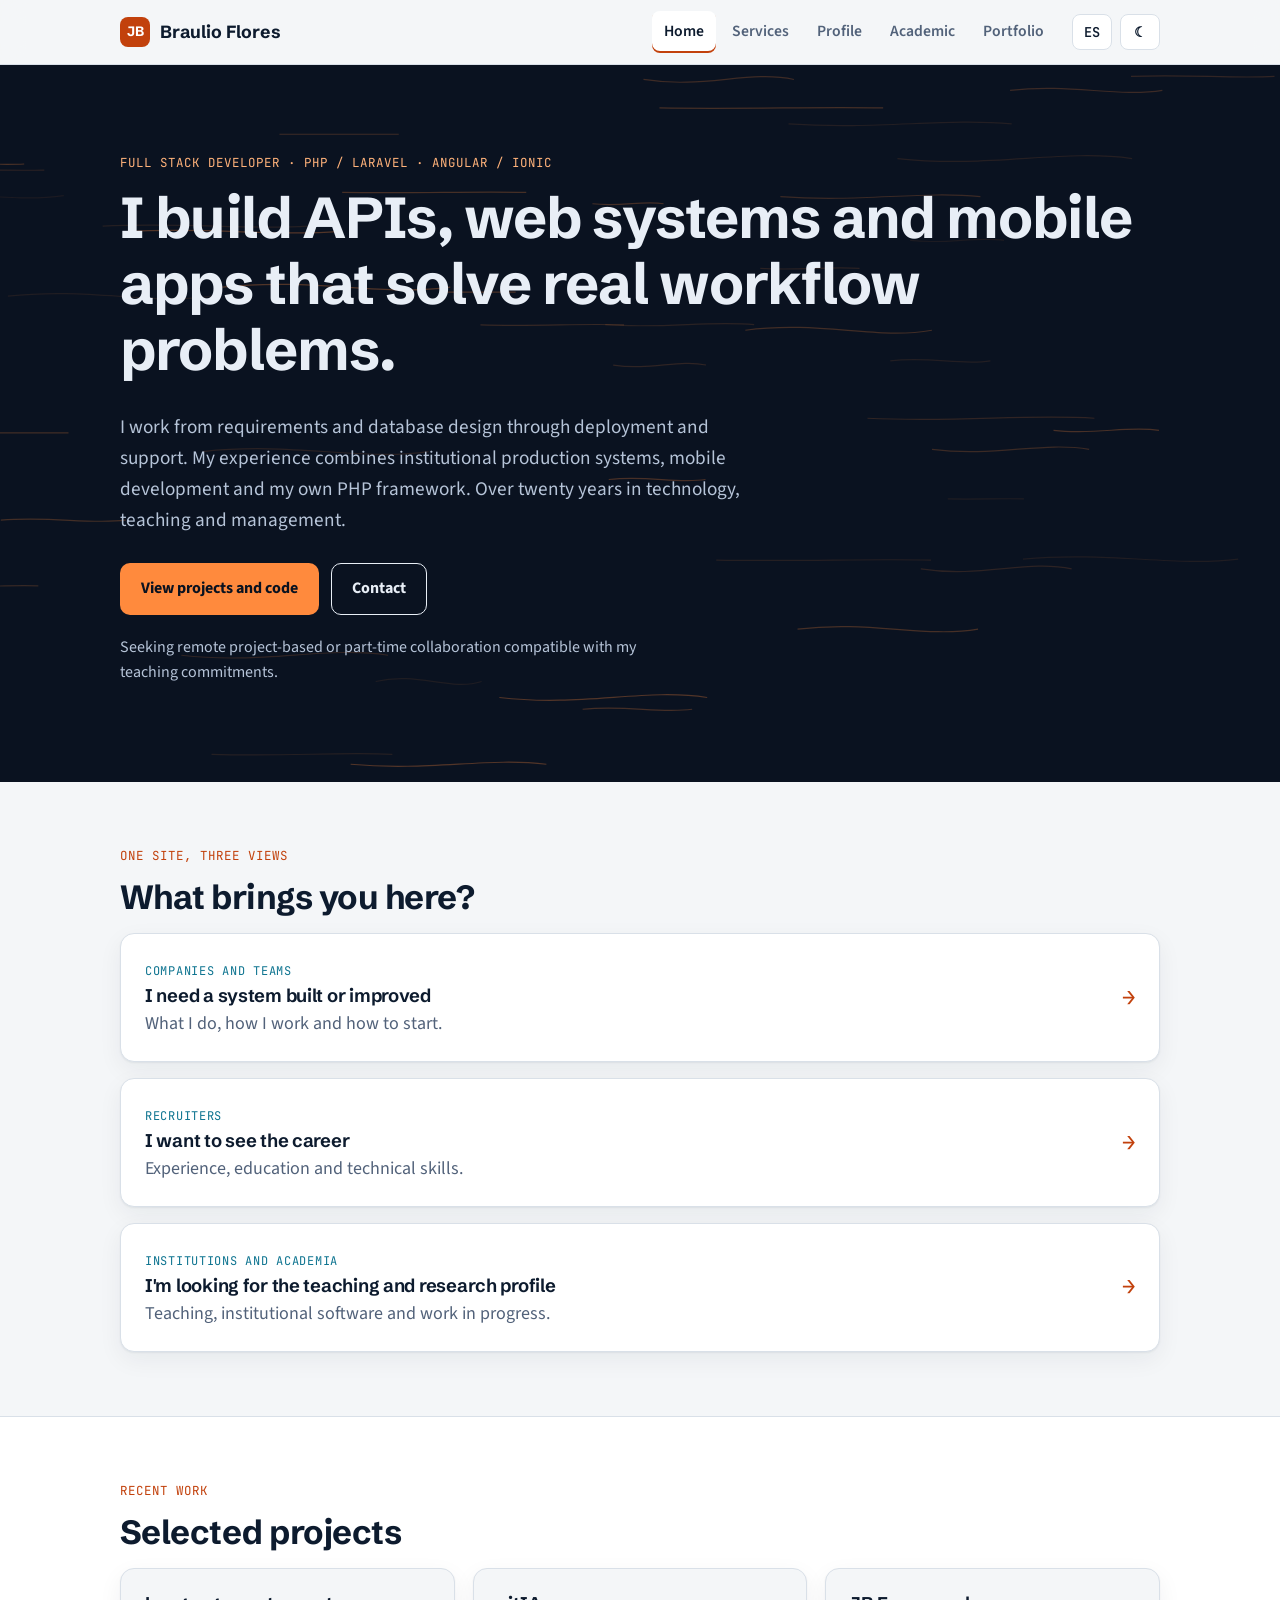
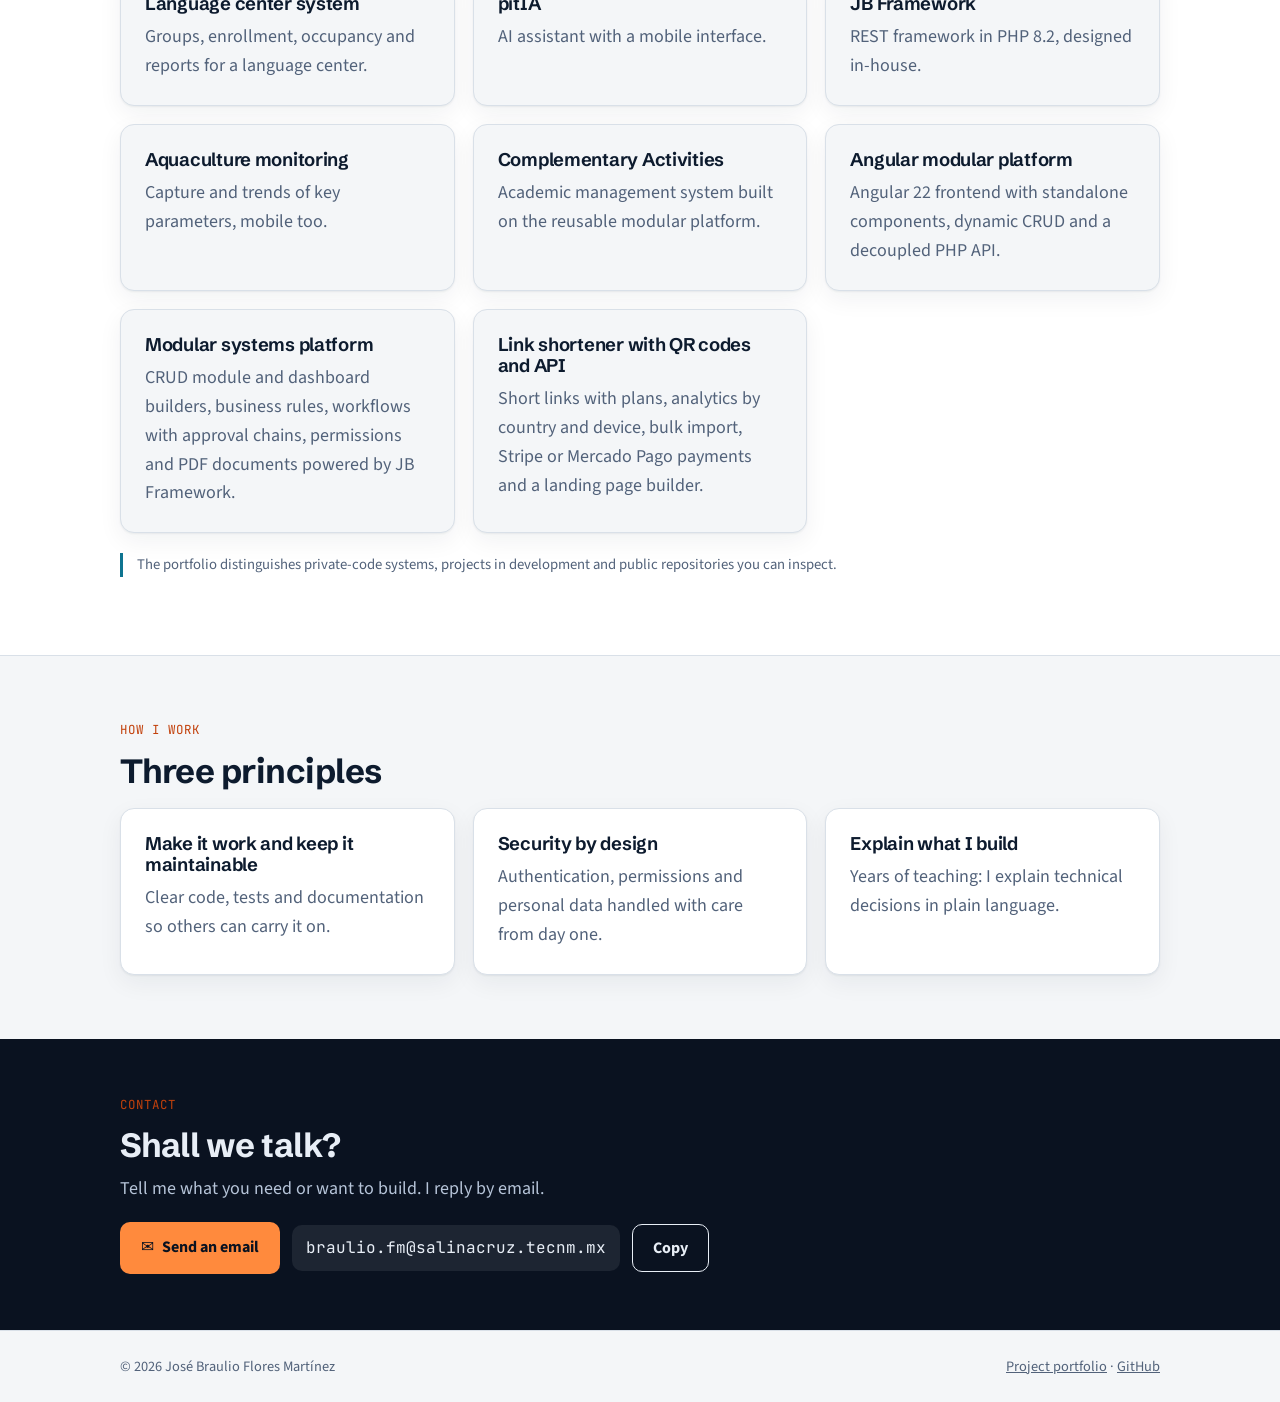
==== commit eb436da7: "Actualiza capturas de acrt y agrega 19 vistas: landings, constructor y administración" ====
--- a/index.html
+++ b/index.html
@@ -52,7 +52,7 @@
 <a class="card" href="portafolio/#complementarias"><h3><span class="es">Actividades Complementarias</span><span class="en">Complementary Activities</span></h3><p><span class="es">Sistema de gestión académica construido sobre la plataforma modular reutilizable.</span><span class="en">Academic management system built on the reusable modular platform.</span></p></a>
 <a class="card" href="portafolio/#plantilla-angular"><h3><span class="es">Plataforma modular con Angular</span><span class="en">Angular modular platform</span></h3><p><span class="es">Frontend Angular 22 con componentes standalone, CRUD dinámico y API PHP desacoplada.</span><span class="en">Angular 22 frontend with standalone components, dynamic CRUD and a decoupled PHP API.</span></p></a>
 <a class="card" href="portafolio/#plantilla"><h3><span class="es">Plataforma modular de sistemas</span><span class="en">Modular systems platform</span></h3><p><span class="es">Constructores de módulos CRUD y de tableros, reglas de negocio, flujos de estados con aprobaciones en cadena, permisos y documentos PDF sobre JB Framework.</span><span class="en">CRUD module and dashboard builders, business rules, workflows with approval chains, permissions and PDF documents powered by JB Framework.</span></p></a>
-<a class="card" href="portafolio/#acrt"><h3><span class="es">Acortador de enlaces con QR y API</span><span class="en">Link shortener with QR codes and API</span></h3><p><span class="es">Links cortos con planes, analítica por país y dispositivo, carga masiva y pagos con Stripe o Mercado Pago.</span><span class="en">Short links with plans, analytics by country and device, bulk import and Stripe or Mercado Pago payments.</span></p></a>
+<a class="card" href="portafolio/#acrt"><h3><span class="es">Acortador de enlaces con QR y API</span><span class="en">Link shortener with QR codes and API</span></h3><p><span class="es">Links cortos con planes, analítica por país y dispositivo, carga masiva, pagos con Stripe o Mercado Pago y un constructor de landings.</span><span class="en">Short links with plans, analytics by country and device, bulk import, Stripe or Mercado Pago payments and a landing page builder.</span></p></a>
 </div>
 <p class="note"><span class="es">El portafolio distingue sistemas con código privado, proyectos en desarrollo y repositorios públicos que puedes revisar.</span><span class="en">The portfolio distinguishes private-code systems, projects in development and public repositories you can inspect.</span></p>
 </div></section>
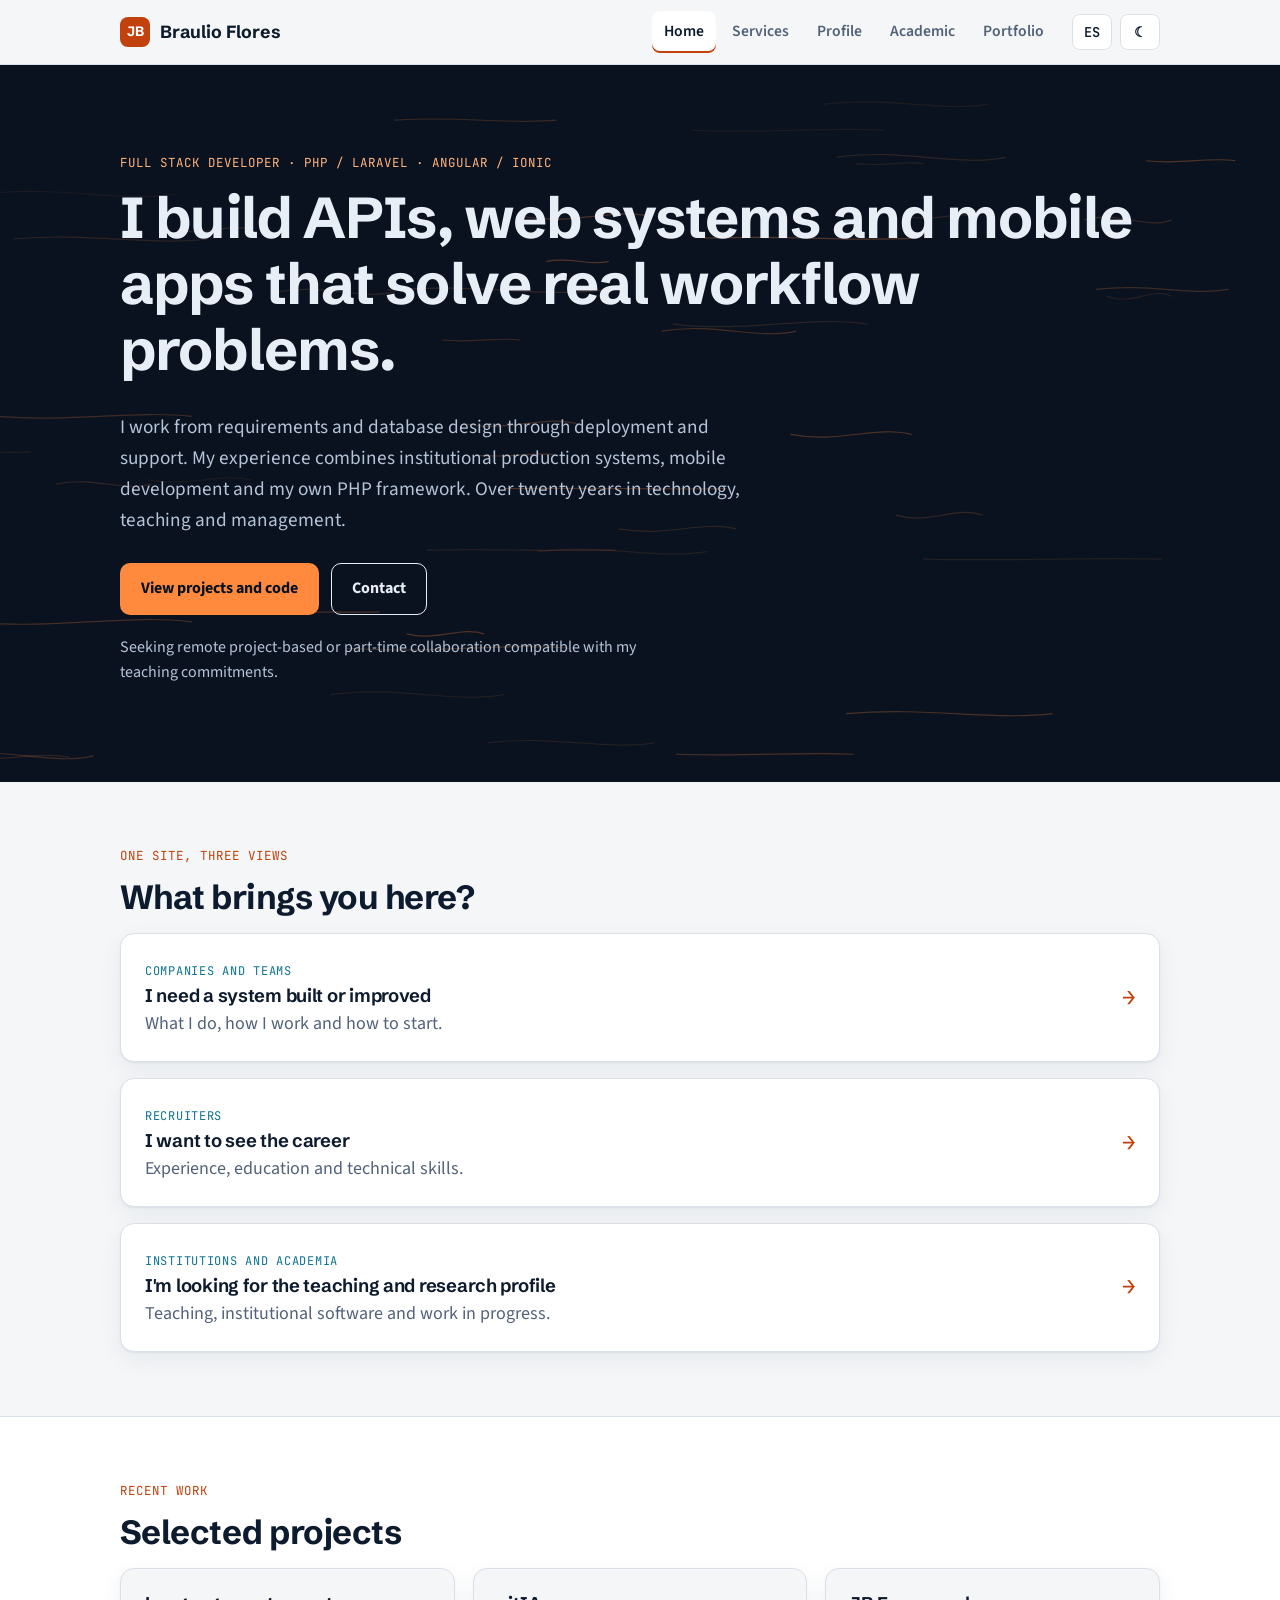
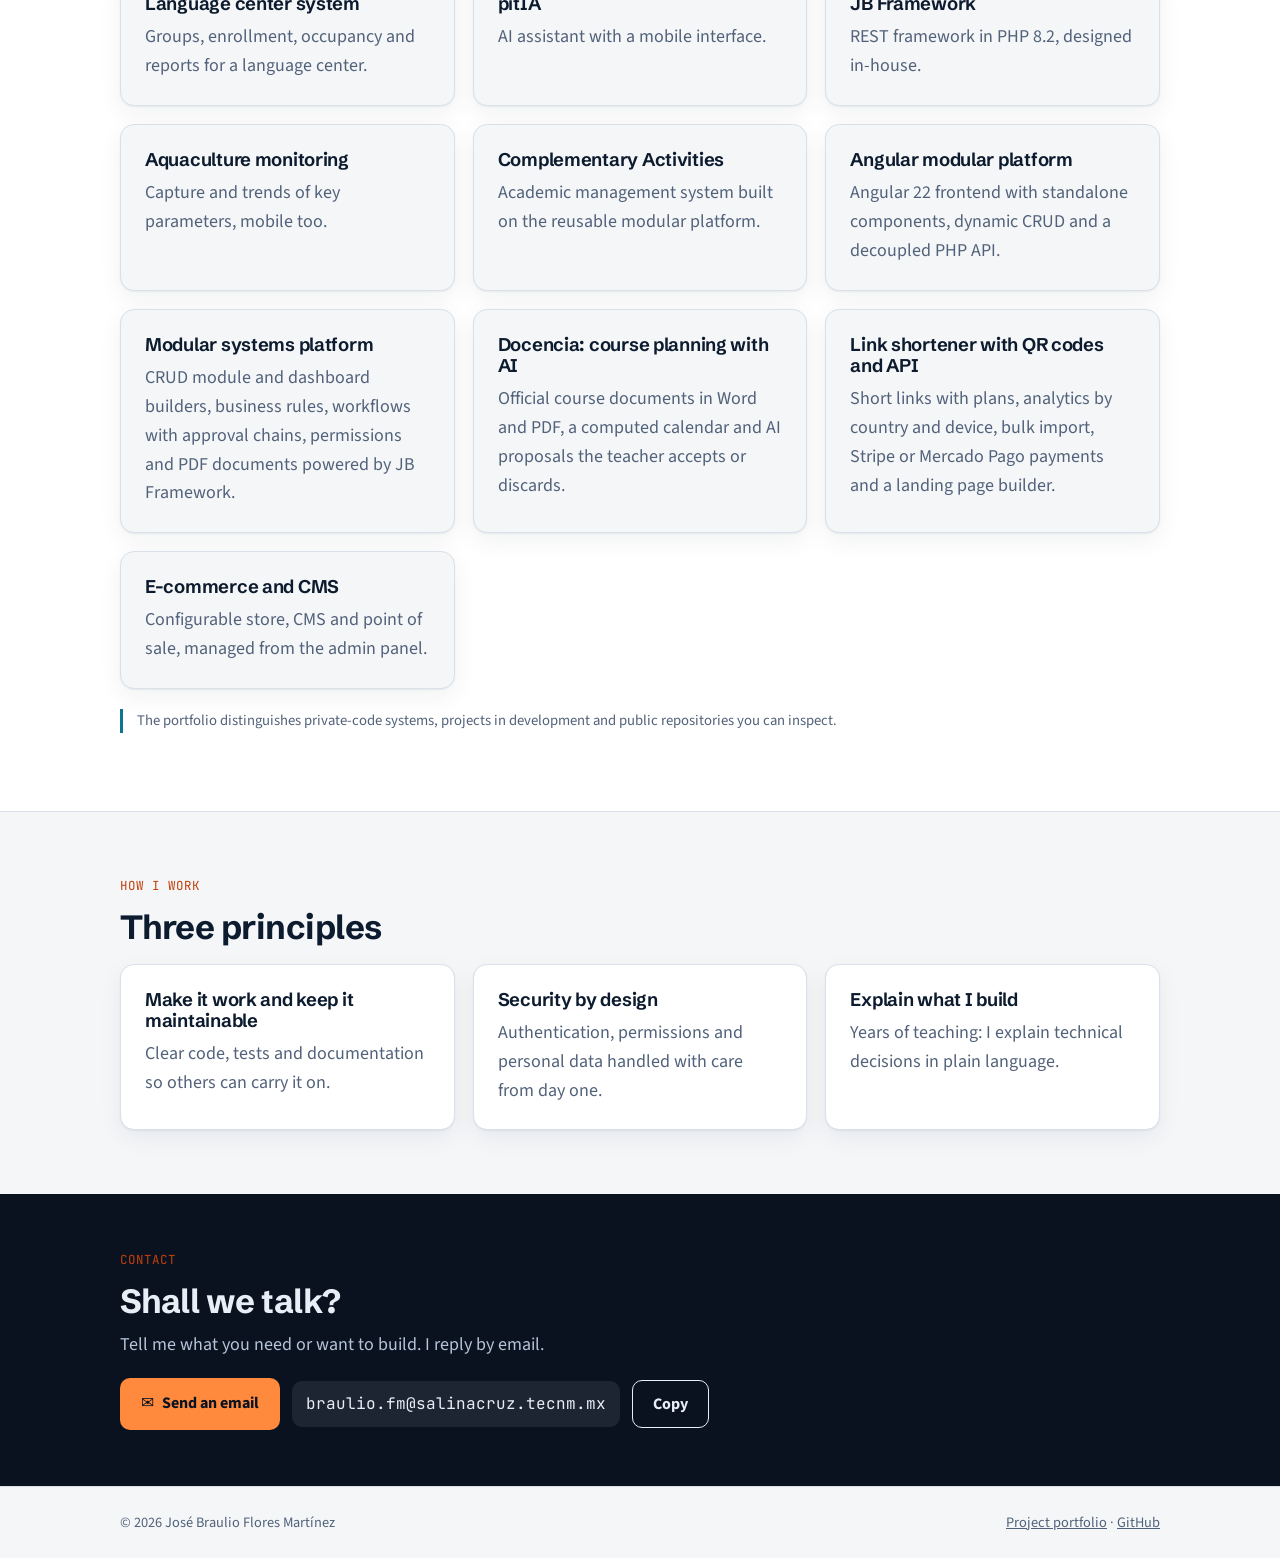
==== commit ec8ec791: "Restaura commerce-cms y agrega Docencia al portafolio - commerce-cms vuelve como caso con código pri" ====
--- a/index.html
+++ b/index.html
@@ -52,7 +52,9 @@
 <a class="card" href="portafolio/#complementarias"><h3><span class="es">Actividades Complementarias</span><span class="en">Complementary Activities</span></h3><p><span class="es">Sistema de gestión académica construido sobre la plataforma modular reutilizable.</span><span class="en">Academic management system built on the reusable modular platform.</span></p></a>
 <a class="card" href="portafolio/#plantilla-angular"><h3><span class="es">Plataforma modular con Angular</span><span class="en">Angular modular platform</span></h3><p><span class="es">Frontend Angular 22 con componentes standalone, CRUD dinámico y API PHP desacoplada.</span><span class="en">Angular 22 frontend with standalone components, dynamic CRUD and a decoupled PHP API.</span></p></a>
 <a class="card" href="portafolio/#plantilla"><h3><span class="es">Plataforma modular de sistemas</span><span class="en">Modular systems platform</span></h3><p><span class="es">Constructores de módulos CRUD y de tableros, reglas de negocio, flujos de estados con aprobaciones en cadena, permisos y documentos PDF sobre JB Framework.</span><span class="en">CRUD module and dashboard builders, business rules, workflows with approval chains, permissions and PDF documents powered by JB Framework.</span></p></a>
+<a class="card" href="portafolio/#docencia"><h3><span class="es">Docencia: instrumentación didáctica con IA</span><span class="en">Docencia: course planning with AI</span></h3><p><span class="es">Documentos oficiales del curso en Word y PDF, calendario calculado y propuestas de IA que el docente acepta o descarta.</span><span class="en">Official course documents in Word and PDF, a computed calendar and AI proposals the teacher accepts or discards.</span></p></a>
 <a class="card" href="portafolio/#acrt"><h3><span class="es">Acortador de enlaces con QR y API</span><span class="en">Link shortener with QR codes and API</span></h3><p><span class="es">Links cortos con planes, analítica por país y dispositivo, carga masiva, pagos con Stripe o Mercado Pago y un constructor de landings.</span><span class="en">Short links with plans, analytics by country and device, bulk import, Stripe or Mercado Pago payments and a landing page builder.</span></p></a>
+<a class="card" href="portafolio/#commerce-cms"><h3><span class="es">Comercio electrónico y CMS</span><span class="en">E-commerce and CMS</span></h3><p><span class="es">Tienda, CMS y punto de venta configurables desde el panel de administración.</span><span class="en">Configurable store, CMS and point of sale, managed from the admin panel.</span></p></a>
 </div>
 <p class="note"><span class="es">El portafolio distingue sistemas con código privado, proyectos en desarrollo y repositorios públicos que puedes revisar.</span><span class="en">The portfolio distinguishes private-code systems, projects in development and public repositories you can inspect.</span></p>
 </div></section>
